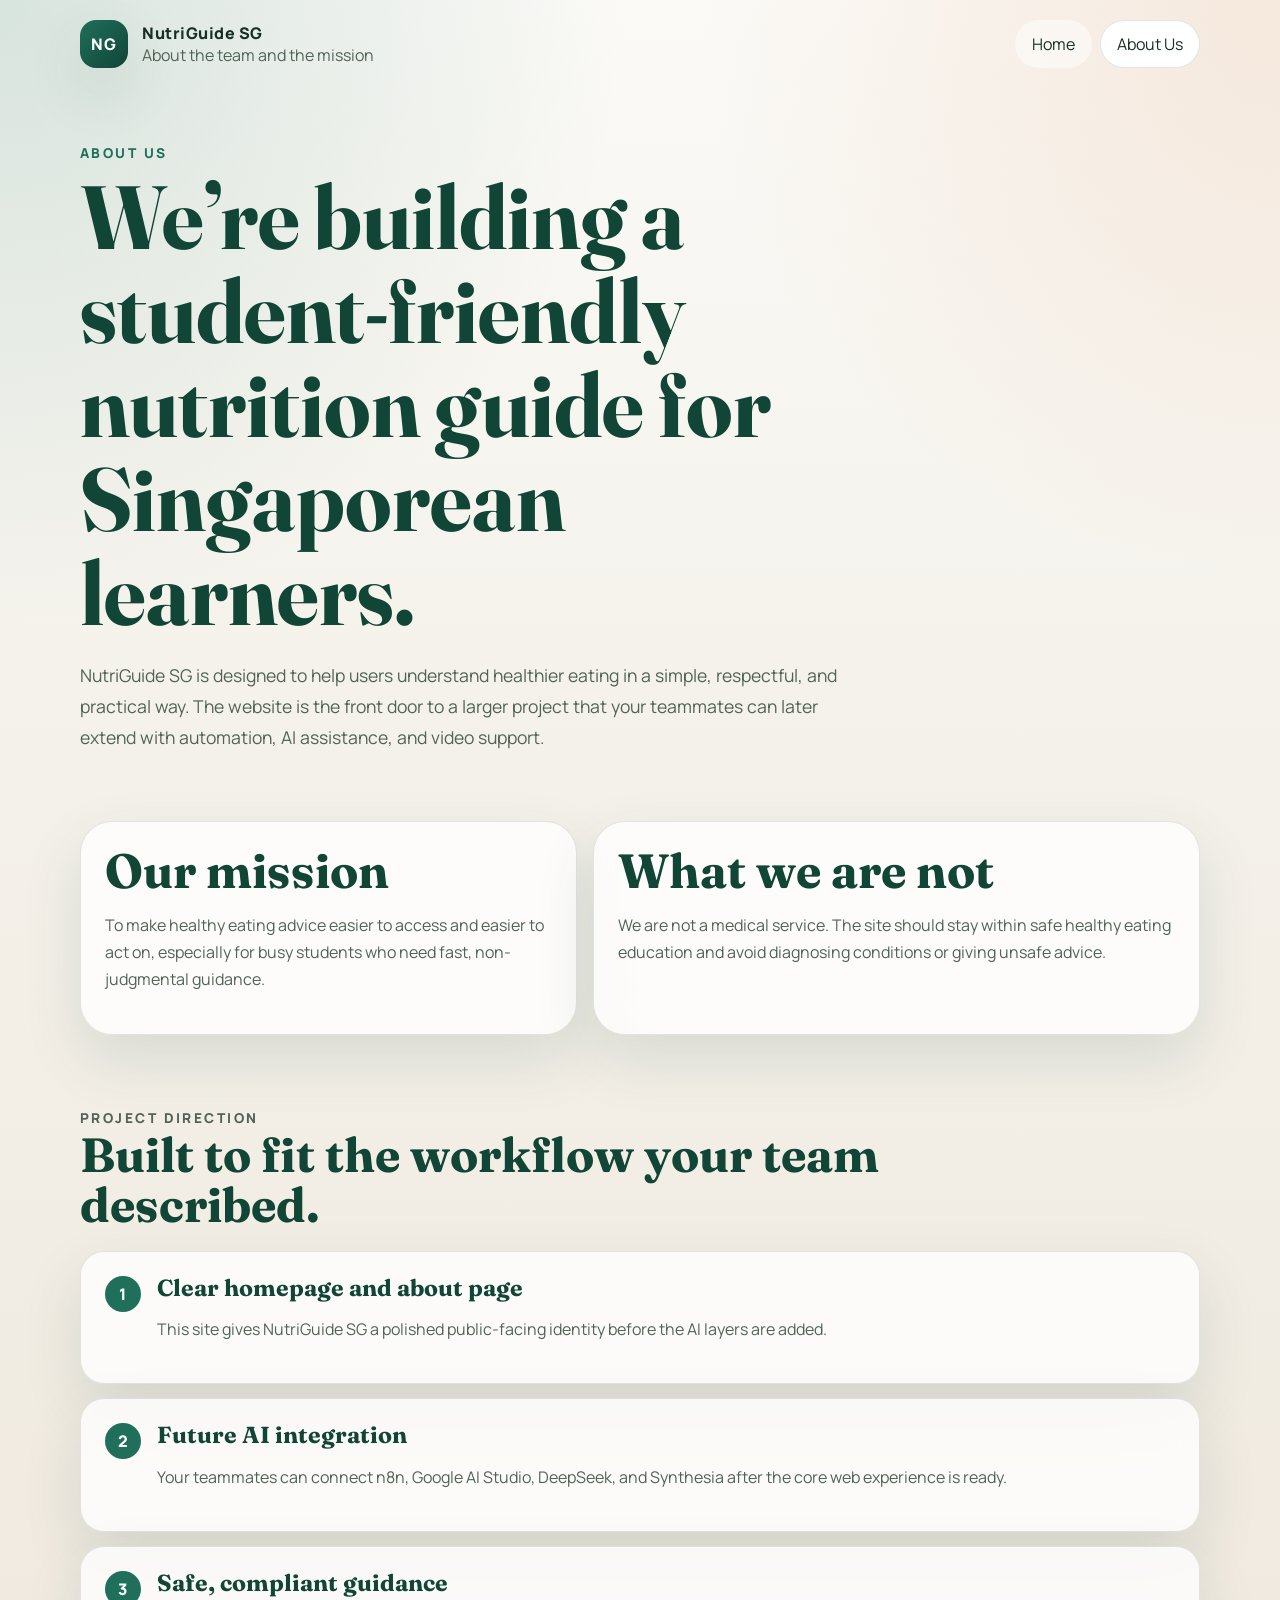
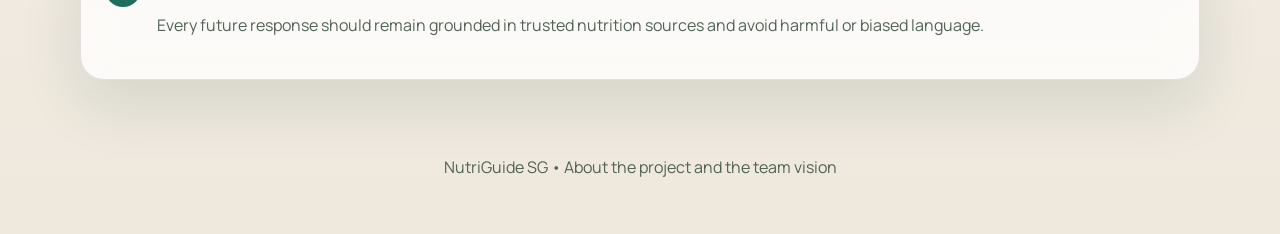
==== about.html @ a6019462 "first commit" ====
<!doctype html>
<html lang="en">
  <head>
    <meta charset="UTF-8" />
    <meta name="viewport" content="width=device-width, initial-scale=1.0" />
    <title>About Us | NutriGuide SG</title>
    <meta
      name="description"
      content="Meet the NutriGuide SG project: a student-built healthy eating platform designed to support clear, safe, and practical guidance."
    />
    <link rel="preconnect" href="https://fonts.googleapis.com" />
    <link rel="preconnect" href="https://fonts.gstatic.com" crossorigin />
    <link
      href="https://fonts.googleapis.com/css2?family=Fraunces:wght@600;700&family=Manrope:wght@400;500;600;700;800&display=swap"
      rel="stylesheet"
    />
    <link rel="stylesheet" href="styles.css" />
  </head>
  <body>
    <a class="skip-link" href="#main">Skip to content</a>

    <header class="site-header">
      <div class="brand">
        <div class="brand-mark" aria-hidden="true">NG</div>
        <div>
          <p class="brand-kicker">NutriGuide SG</p>
          <p class="brand-subtitle">About the team and the mission</p>
        </div>
      </div>

      <nav class="site-nav" aria-label="Primary">
        <a href="index.html">Home</a>
        <a href="about.html" aria-current="page">About Us</a>
      </nav>
    </header>

    <main id="main">
      <section class="page-hero">
        <p class="eyebrow">About Us</p>
        <h1>We’re building a student-friendly nutrition guide for Singaporean learners.</h1>
        <p class="lead">
          NutriGuide SG is designed to help users understand healthier eating in a simple,
          respectful, and practical way. The website is the front door to a larger project that
          your teammates can later extend with automation, AI assistance, and video support.
        </p>
      </section>

      <section class="section split-section about-split">
        <div class="about-panel">
          <h2>Our mission</h2>
          <p>
            To make healthy eating advice easier to access and easier to act on, especially for
            busy students who need fast, non-judgmental guidance.
          </p>
        </div>
        <div class="about-panel">
          <h2>What we are not</h2>
          <p>
            We are not a medical service. The site should stay within safe healthy eating education
            and avoid diagnosing conditions or giving unsafe advice.
          </p>
        </div>
      </section>

      <section class="section">
        <div class="section-heading">
          <p class="eyebrow">Project direction</p>
          <h2>Built to fit the workflow your team described.</h2>
        </div>
        <div class="timeline">
          <article class="timeline-item">
            <span>1</span>
            <div>
              <h3>Clear homepage and about page</h3>
              <p>
                This site gives NutriGuide SG a polished public-facing identity before the AI layers are added.
              </p>
            </div>
          </article>
          <article class="timeline-item">
            <span>2</span>
            <div>
              <h3>Future AI integration</h3>
              <p>
                Your teammates can connect n8n, Google AI Studio, DeepSeek, and Synthesia after the core web experience is ready.
              </p>
            </div>
          </article>
          <article class="timeline-item">
            <span>3</span>
            <div>
              <h3>Safe, compliant guidance</h3>
              <p>
                Every future response should remain grounded in trusted nutrition sources and avoid harmful or biased language.
              </p>
            </div>
          </article>
        </div>
      </section>
    </main>

    <footer class="site-footer">
      <p>NutriGuide SG • About the project and the team vision</p>
    </footer>
  </body>
</html>
---- styles.css ----
:root {
  color-scheme: light;
  --bg: #f4f1ea;
  --panel: rgba(255, 255, 255, 0.78);
  --panel-strong: #ffffff;
  --text: #183024;
  --muted: #506356;
  --brand: #1f6f5b;
  --brand-deep: #114536;
  --accent: #d47c3c;
  --border: rgba(24, 48, 36, 0.12);
  --shadow: 0 24px 60px rgba(17, 69, 54, 0.12);
}

* {
  box-sizing: border-box;
}

html {
  scroll-behavior: smooth;
}

body {
  margin: 0;
  font-family: "Manrope", system-ui, sans-serif;
  color: var(--text);
  background:
    radial-gradient(circle at top left, rgba(31, 111, 91, 0.16), transparent 28%),
    radial-gradient(circle at top right, rgba(212, 124, 60, 0.14), transparent 26%),
    linear-gradient(180deg, #fbfaf7 0%, var(--bg) 42%, #efe8dd 100%);
  min-height: 100vh;
}

a {
  color: inherit;
  text-decoration: none;
}

img {
  max-width: 100%;
  display: block;
}

.skip-link {
  position: absolute;
  left: 1rem;
  top: -3rem;
  background: var(--brand-deep);
  color: white;
  padding: 0.75rem 1rem;
  border-radius: 999px;
  z-index: 10;
}

.skip-link:focus {
  top: 1rem;
}

.site-header,
.hero,
.section,
.page-hero,
.site-footer {
  width: min(1120px, calc(100% - 2rem));
  margin-inline: auto;
}

.site-header {
  display: flex;
  align-items: center;
  justify-content: space-between;
  gap: 1rem;
  padding: 1.25rem 0 0.75rem;
}

.brand {
  display: flex;
  align-items: center;
  gap: 0.9rem;
}

.brand-mark {
  width: 3rem;
  height: 3rem;
  border-radius: 1rem;
  display: grid;
  place-items: center;
  background: linear-gradient(135deg, var(--brand), var(--brand-deep));
  color: white;
  font-weight: 800;
  letter-spacing: 0.04em;
  box-shadow: var(--shadow);
}

.brand-kicker,
.brand-subtitle,
.eyebrow,
.stat-label {
  margin: 0;
}

.brand-kicker {
  font-weight: 800;
  letter-spacing: 0.03em;
}

.brand-subtitle,
.section-heading p,
.lead,
.info-card p,
.quote-card p,
.about-panel p,
.timeline-item p,
.site-footer p {
  color: var(--muted);
}

.site-nav {
  display: flex;
  gap: 0.5rem;
  flex-wrap: wrap;
}

.site-nav a {
  padding: 0.75rem 1rem;
  border-radius: 999px;
  border: 1px solid transparent;
  background: rgba(255, 255, 255, 0.5);
}

.site-nav a[aria-current="page"],
.site-nav a:hover {
  border-color: var(--border);
  background: var(--panel-strong);
}

.hero,
.page-hero {
  padding: 4rem 0 2rem;
}

.hero {
  display: grid;
  grid-template-columns: minmax(0, 1.2fr) minmax(280px, 0.8fr);
  gap: 1.5rem;
  align-items: stretch;
}

.hero-copy,
.hero-panel,
.info-card,
.quote-card,
.about-panel,
.timeline-item {
  background: var(--panel);
  border: 1px solid var(--border);
  backdrop-filter: blur(16px);
  box-shadow: var(--shadow);
}

.hero-copy,
.hero-panel,
.about-panel,
.quote-card {
  border-radius: 2rem;
}

.hero-copy {
  padding: clamp(2rem, 4vw, 3.5rem);
}

.hero-panel {
  padding: 1.25rem;
  display: grid;
  gap: 1rem;
}

.eyebrow {
  font-size: 0.85rem;
  text-transform: uppercase;
  letter-spacing: 0.18em;
  color: var(--brand);
  font-weight: 800;
}

h1,
h2,
h3 {
  font-family: "Fraunces", Georgia, serif;
  line-height: 1.05;
  margin: 0;
  color: var(--brand-deep);
}

h1 {
  font-size: clamp(3rem, 7vw, 5.6rem);
  max-width: 11ch;
  margin-top: 0.5rem;
}

h2 {
  font-size: clamp(2rem, 4vw, 3rem);
}

h3 {
  font-size: 1.45rem;
}

.lead {
  font-size: 1.1rem;
  line-height: 1.75;
  max-width: 60ch;
  margin: 1.25rem 0 0;
}

.hero-actions {
  display: flex;
  gap: 0.85rem;
  flex-wrap: wrap;
  margin-top: 1.75rem;
}

.button {
  display: inline-flex;
  align-items: center;
  justify-content: center;
  min-height: 3.25rem;
  padding: 0.85rem 1.25rem;
  border-radius: 999px;
  font-weight: 800;
  border: 1px solid transparent;
  transition: transform 180ms ease, box-shadow 180ms ease, background 180ms ease;
}

.button:hover {
  transform: translateY(-1px);
}

.button-primary {
  background: var(--brand-deep);
  color: white;
  box-shadow: 0 16px 32px rgba(17, 69, 54, 0.22);
}

.button-secondary {
  background: rgba(255, 255, 255, 0.7);
  border-color: var(--border);
}

.stat-card,
.stat-grid {
  background: var(--panel-strong);
  border-radius: 1.5rem;
  border: 1px solid var(--border);
  padding: 1.1rem;
}

.stat-card strong,
.stat-grid strong {
  display: block;
  margin-top: 0.45rem;
  font-size: 1.2rem;
  color: var(--brand-deep);
}

.stat-card p {
  margin: 0.5rem 0 0;
  line-height: 1.6;
}

.stat-grid {
  display: grid;
  grid-template-columns: repeat(2, minmax(0, 1fr));
  gap: 0.75rem;
}

.section {
  padding: 2.25rem 0;
}

.section-heading {
  max-width: 64rem;
  margin-bottom: 1.25rem;
}

.section-heading p {
  line-height: 1.7;
}

.card-grid {
  display: grid;
  grid-template-columns: repeat(3, minmax(0, 1fr));
  gap: 1rem;
}

.ai-placeholder {
  display: grid;
  grid-template-columns: minmax(0, 1.2fr) minmax(240px, 0.8fr);
  gap: 1rem;
  align-items: stretch;
  padding: 1.5rem;
  border-radius: 1.8rem;
  background: linear-gradient(135deg, rgba(31, 111, 91, 0.12), rgba(255, 255, 255, 0.75));
  border: 1px solid var(--border);
  box-shadow: var(--shadow);
}

.ai-placeholder p {
  line-height: 1.7;
  color: var(--muted);
}

.ai-pill-list {
  display: flex;
  flex-wrap: wrap;
  gap: 0.75rem;
  align-content: start;
}

.ai-pill {
  display: inline-flex;
  align-items: center;
  min-height: 2.75rem;
  padding: 0.6rem 0.9rem;
  border-radius: 999px;
  background: rgba(255, 255, 255, 0.9);
  border: 1px solid var(--border);
  font-weight: 700;
  color: var(--brand-deep);
}

.integration-form {
  display: grid;
  grid-template-columns: repeat(2, minmax(0, 1fr));
  gap: 1rem;
  padding: 1.5rem;
  border-radius: 1.8rem;
  background: rgba(255, 255, 255, 0.72);
  border: 1px solid var(--border);
  box-shadow: var(--shadow);
}

.field {
  display: grid;
  gap: 0.55rem;
}

.field span {
  font-weight: 800;
  color: var(--brand-deep);
}

.field input,
.field textarea {
  width: 100%;
  border: 1px solid rgba(24, 48, 36, 0.16);
  border-radius: 1rem;
  background: rgba(255, 255, 255, 0.95);
  color: var(--text);
  font: inherit;
  padding: 0.95rem 1rem;
  outline: none;
}

.field input::placeholder,
.field textarea::placeholder {
  color: rgba(80, 99, 86, 0.8);
}

.field input:focus,
.field textarea:focus {
  border-color: rgba(31, 111, 91, 0.55);
  box-shadow: 0 0 0 4px rgba(31, 111, 91, 0.12);
}

.field textarea {
  resize: vertical;
  min-height: 8.5rem;
}

.field-wide {
  grid-column: 1 / -1;
}

.info-card,
.about-panel,
.quote-card,
.timeline-item {
  padding: 1.5rem;
}

.info-card {
  border-radius: 1.6rem;
}

.info-card p,
.about-panel p,
.quote-card p,
.timeline-item p {
  line-height: 1.7;
}

.split-section {
  display: grid;
  grid-template-columns: minmax(0, 0.9fr) minmax(0, 1.1fr);
  gap: 1rem;
  align-items: center;
}

.quote-card {
  position: relative;
  overflow: hidden;
}

.quote-card::before {
  content: "";
  position: absolute;
  inset: 0 auto auto 0;
  width: 100%;
  height: 100%;
  background: linear-gradient(135deg, rgba(31, 111, 91, 0.08), rgba(212, 124, 60, 0.08));
  pointer-events: none;
}

.quote-card p {
  position: relative;
  margin: 0;
  font-size: 1.15rem;
}

.page-hero h1 {
  max-width: 12ch;
}

.page-hero .lead {
  max-width: 70ch;
}

.about-split {
  align-items: stretch;
}

.about-panel {
  min-height: 100%;
}

.timeline {
  display: grid;
  gap: 0.9rem;
}

.timeline-item {
  display: grid;
  grid-template-columns: auto 1fr;
  gap: 1rem;
  align-items: start;
  border-radius: 1.5rem;
}

.timeline-item span {
  width: 2.25rem;
  height: 2.25rem;
  border-radius: 999px;
  display: grid;
  place-items: center;
  background: var(--brand);
  color: white;
  font-weight: 800;
}

.site-footer {
  padding: 1.5rem 0 2.5rem;
  text-align: center;
}

@media (max-width: 900px) {
  .hero,
  .card-grid,
  .ai-placeholder,
  .integration-form,
  .split-section {
    grid-template-columns: 1fr;
  }

  .site-header {
    flex-direction: column;
    align-items: flex-start;
  }

  h1 {
    max-width: none;
  }
}

@media (max-width: 640px) {
  .site-header,
  .hero,
  .section,
  .page-hero,
  .site-footer {
    width: min(100% - 1.25rem, 1120px);
  }

  .hero-copy,
  .hero-panel,
  .info-card,
  .about-panel,
  .quote-card,
  .timeline-item {
    border-radius: 1.4rem;
  }

  .hero-copy {
    padding: 1.5rem;
  }

  .site-nav {
    width: 100%;
  }

  .site-nav a {
    flex: 1 1 0;
    text-align: center;
  }

  h1 {
    font-size: clamp(2.4rem, 15vw, 3.4rem);
  }
}
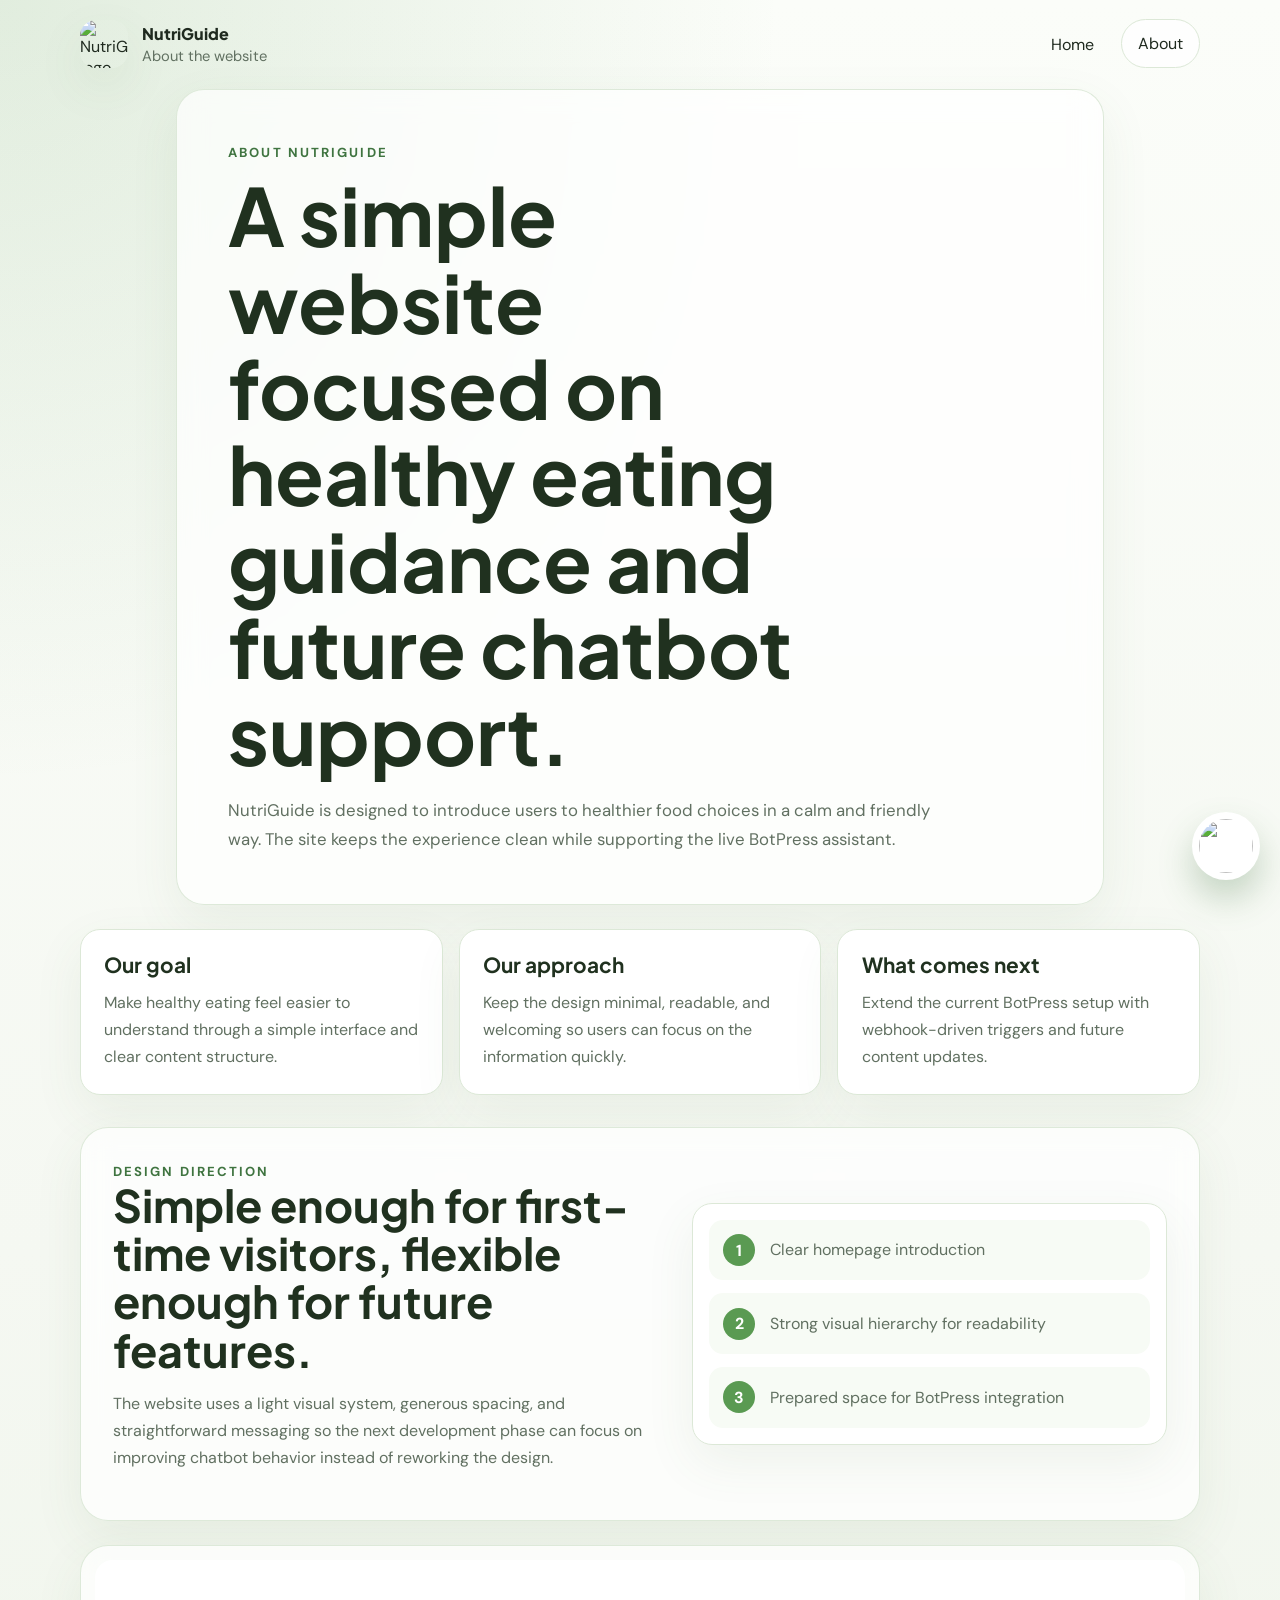
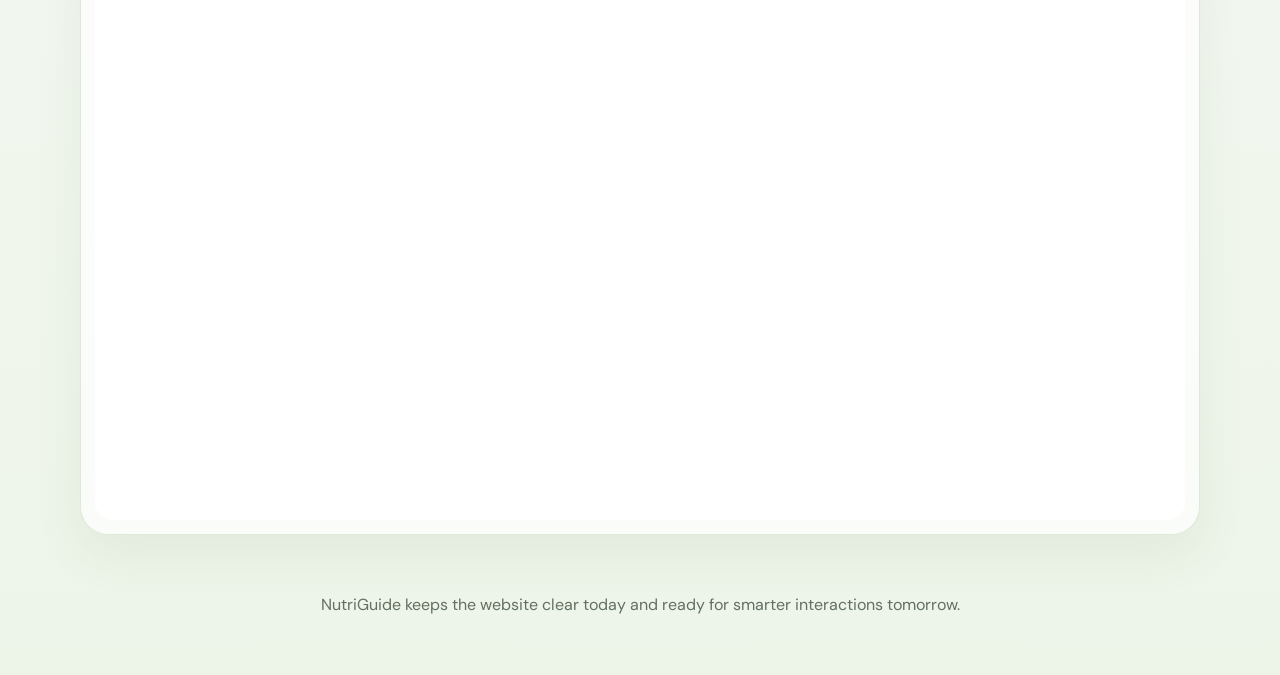
==== commit 8d1056b9: "moved video to about us" ====
--- a/about.html
+++ b/about.html
@@ -3,104 +3,163 @@
   <head>
     <meta charset="UTF-8" />
     <meta name="viewport" content="width=device-width, initial-scale=1.0" />
-    <title>About Us | NutriGuide SG</title>
+    <title>About | NutriGuide</title>
     <meta
       name="description"
-      content="Meet the NutriGuide SG project: a student-built healthy eating platform designed to support clear, safe, and practical guidance."
+      content="Learn about the NutriGuide project, its goals, and the simple approach behind the website design."
     />
     <link rel="preconnect" href="https://fonts.googleapis.com" />
     <link rel="preconnect" href="https://fonts.gstatic.com" crossorigin />
     <link
-      href="https://fonts.googleapis.com/css2?family=Fraunces:wght@600;700&family=Manrope:wght@400;500;600;700;800&display=swap"
+      href="https://fonts.googleapis.com/css2?family=DM+Sans:wght@400;500;700&family=Plus+Jakarta+Sans:wght@500;700;800&display=swap"
       rel="stylesheet"
     />
+    <link rel="icon" type="image/png" href="images/NutriGuide round.png" />
     <link rel="stylesheet" href="styles.css" />
   </head>
   <body>
     <a class="skip-link" href="#main">Skip to content</a>
 
-    <header class="site-header">
-      <div class="brand">
-        <div class="brand-mark" aria-hidden="true">NG</div>
-        <div>
-          <p class="brand-kicker">NutriGuide SG</p>
-          <p class="brand-subtitle">About the team and the mission</p>
-        </div>
-      </div>
+    <div class="page-shell">
+      <header class="site-header">
+        <a class="brand" href="index.html" aria-label="NutriGuide home">
+          <img
+            class="brand-mark"
+            src="images/NutriGuide round.png"
+            alt="NutriGuide logo"
+          />
+          <span class="brand-copy">
+            <span class="brand-name">NutriGuide</span>
+            <span class="brand-tagline">About the website</span>
+          </span>
+        </a>
 
-      <nav class="site-nav" aria-label="Primary">
-        <a href="index.html">Home</a>
-        <a href="about.html" aria-current="page">About Us</a>
-      </nav>
-    </header>
+        <nav class="site-nav" aria-label="Primary">
+          <a href="index.html">Home</a>
+          <a href="about.html" aria-current="page">About</a>
+        </nav>
+      </header>
 
-    <main id="main">
-      <section class="page-hero">
-        <p class="eyebrow">About Us</p>
-        <h1>We’re building a student-friendly nutrition guide for Singaporean learners.</h1>
-        <p class="lead">
-          NutriGuide SG is designed to help users understand healthier eating in a simple,
-          respectful, and practical way. The website is the front door to a larger project that
-          your teammates can later extend with automation, AI assistance, and video support.
-        </p>
-      </section>
+      <main id="main">
+        <section class="page-hero">
+          <p class="eyebrow">About NutriGuide</p>
+          <h1>A simple website focused on healthy eating guidance and future chatbot support.</h1>
+          <p class="lead">
+            NutriGuide is designed to introduce users to healthier food choices in a calm and friendly way.
+            The site keeps the experience clean while supporting the live BotPress assistant.
+          </p>
+        </section>
 
-      <section class="section split-section about-split">
-        <div class="about-panel">
-          <h2>Our mission</h2>
-          <p>
-            To make healthy eating advice easier to access and easier to act on, especially for
-            busy students who need fast, non-judgmental guidance.
-          </p>
-        </div>
-        <div class="about-panel">
-          <h2>What we are not</h2>
-          <p>
-            We are not a medical service. The site should stay within safe healthy eating education
-            and avoid diagnosing conditions or giving unsafe advice.
-          </p>
-        </div>
-      </section>
+        <section class="section">
+          <div class="card-grid">
+            <article class="info-card">
+              <h3>Our goal</h3>
+              <p>
+                Make healthy eating feel easier to understand through a simple interface and clear content structure.
+              </p>
+            </article>
+            <article class="info-card">
+              <h3>Our approach</h3>
+              <p>
+                Keep the design minimal, readable, and welcoming so users can focus on the information quickly.
+              </p>
+            </article>
+            <article class="info-card">
+              <h3>What comes next</h3>
+              <p>
+                Extend the current BotPress setup with webhook-driven triggers and future content updates.
+              </p>
+            </article>
+          </div>
+        </section>
 
-      <section class="section">
-        <div class="section-heading">
-          <p class="eyebrow">Project direction</p>
-          <h2>Built to fit the workflow your team described.</h2>
-        </div>
-        <div class="timeline">
-          <article class="timeline-item">
-            <span>1</span>
+        <section class="section section-band">
+          <div class="split-layout">
             <div>
-              <h3>Clear homepage and about page</h3>
-              <p>
-                This site gives NutriGuide SG a polished public-facing identity before the AI layers are added.
+              <p class="eyebrow">Design direction</p>
+              <h2>Simple enough for first-time visitors, flexible enough for future features.</h2>
+              <p class="body-copy">
+                The website uses a light visual system, generous spacing, and straightforward messaging
+                so the next development phase can focus on improving chatbot behavior instead of reworking the design.
               </p>
             </div>
-          </article>
-          <article class="timeline-item">
-            <span>2</span>
+
+            <div class="journey-card">
+              <div class="journey-step">
+                <span>1</span>
+                <p>Clear homepage introduction</p>
+              </div>
+              <div class="journey-step">
+                <span>2</span>
+                <p>Strong visual hierarchy for readability</p>
+              </div>
+              <div class="journey-step">
+                <span>3</span>
+                <p>Prepared space for BotPress integration</p>
+              </div>
+            </div>
+          </div>
+        </section>
+
+        <section class="section" id="video" aria-label="NutriGuide video">
+          <div class="video-embed">
+            <iframe
+              src="https://share.synthesia.io/3ce0b8dd-268c-486f-b00f-d6ace5dd65a6"
+              title="NutriGuide SG Product Explainer"
+              loading="lazy"
+              allow="fullscreen; picture-in-picture"
+              allowfullscreen
+            ></iframe>
+          </div>
+        </section>
+      </main>
+
+      <footer class="site-footer">
+        <p>NutriGuide keeps the website clear today and ready for smarter interactions tomorrow.</p>
+      </footer>
+    </div>
+
+    <div class="chat-widget">
+      <button
+        class="chat-toggle"
+        type="button"
+        aria-expanded="false"
+        aria-controls="chat-panel"
+        aria-label="Open chat assistant"
+      >
+        <img
+          class="chat-toggle-icon"
+          src="images/NutriGuide round.png"
+          alt=""
+          aria-hidden="true"
+        />
+      </button>
+
+      <section class="chat-panel" id="chat-panel" aria-label="NutriGuide chat assistant" hidden>
+        <div class="chat-panel-header">
+          <div class="chat-panel-heading">
+            <img
+              class="chat-panel-icon"
+              src="images/NutriGuide round.png"
+              alt="NutriGuide logo"
+            />
             <div>
-              <h3>Future AI integration</h3>
-              <p>
-                Your teammates can connect n8n, Google AI Studio, DeepSeek, and Synthesia after the core web experience is ready.
-              </p>
+              <p class="chat-panel-title">NutriGuide Assistant</p>
+              <p class="chat-panel-subtitle">Ask healthy eating questions anytime.</p>
             </div>
-          </article>
-          <article class="timeline-item">
-            <span>3</span>
-            <div>
-              <h3>Safe, compliant guidance</h3>
-              <p>
-                Every future response should remain grounded in trusted nutrition sources and avoid harmful or biased language.
-              </p>
-            </div>
-          </article>
+          </div>
+          <button class="chat-close" type="button" aria-label="Close chat assistant">×</button>
         </div>
+
+        <iframe
+          class="chat-embed"
+          src="https://cdn.botpress.cloud/webchat/v3.6/shareable.html?configUrl=https://files.bpcontent.cloud/2026/07/05/16/20260705163615-MKP40SN4.json"
+          title="NutriGuide BotPress Chat"
+          loading="lazy"
+        ></iframe>
       </section>
-    </main>
+    </div>
 
-    <footer class="site-footer">
-      <p>NutriGuide SG • About the project and the team vision</p>
-    </footer>
+    <script src="script.js"></script>
   </body>
 </html>
--- a/styles.css
+++ b/styles.css
@@ -1,15 +1,20 @@
 :root {
   color-scheme: light;
-  --bg: #f4f1ea;
-  --panel: rgba(255, 255, 255, 0.78);
-  --panel-strong: #ffffff;
-  --text: #183024;
-  --muted: #506356;
-  --brand: #1f6f5b;
-  --brand-deep: #114536;
-  --accent: #d47c3c;
-  --border: rgba(24, 48, 36, 0.12);
-  --shadow: 0 24px 60px rgba(17, 69, 54, 0.12);
+  --bg: #f5f8f2;
+  --bg-soft: #edf5e8;
+  --surface: #ffffff;
+  --surface-muted: #f7fbf5;
+  --text: #1f2a1f;
+  --muted: #617061;
+  --line: #dce8d7;
+  --brand: #5a9a52;
+  --brand-deep: #3f7440;
+  --accent: #eef7ea;
+  --shadow: 0 18px 50px rgba(72, 112, 69, 0.08);
+  --radius-lg: 28px;
+  --radius-md: 20px;
+  --radius-sm: 14px;
+  --container: min(1120px, calc(100% - 2rem));
 }
 
 * {
@@ -22,13 +27,11 @@
 
 body {
   margin: 0;
-  font-family: "Manrope", system-ui, sans-serif;
+  font-family: "DM Sans", system-ui, sans-serif;
   color: var(--text);
   background:
-    radial-gradient(circle at top left, rgba(31, 111, 91, 0.16), transparent 28%),
-    radial-gradient(circle at top right, rgba(212, 124, 60, 0.14), transparent 26%),
-    linear-gradient(180deg, #fbfaf7 0%, var(--bg) 42%, #efe8dd 100%);
-  min-height: 100vh;
+    radial-gradient(circle at top left, rgba(90, 154, 82, 0.16), transparent 30%),
+    linear-gradient(180deg, #fbfdf9 0%, var(--bg) 55%, #edf4e8 100%);
 }
 
 a {
@@ -37,23 +40,27 @@
 }
 
 img {
+  display: block;
   max-width: 100%;
-  display: block;
 }
 
 .skip-link {
   position: absolute;
   left: 1rem;
   top: -3rem;
+  z-index: 20;
+  padding: 0.75rem 1rem;
+  border-radius: 999px;
   background: var(--brand-deep);
-  color: white;
-  padding: 0.75rem 1rem;
-  border-radius: 999px;
-  z-index: 10;
+  color: #ffffff;
 }
 
 .skip-link:focus {
   top: 1rem;
+}
+
+.page-shell {
+  min-height: 100vh;
 }
 
 .site-header,
@@ -61,7 +68,7 @@
 .section,
 .page-hero,
 .site-footer {
-  width: min(1120px, calc(100% - 2rem));
+  width: var(--container);
   margin-inline: auto;
 }
 
@@ -70,11 +77,11 @@
   align-items: center;
   justify-content: space-between;
   gap: 1rem;
-  padding: 1.25rem 0 0.75rem;
+  padding: 1.25rem 0;
 }
 
 .brand {
-  display: flex;
+  display: inline-flex;
   align-items: center;
   gap: 0.9rem;
 }
@@ -82,154 +89,167 @@
 .brand-mark {
   width: 3rem;
   height: 3rem;
+  flex: 0 0 3rem;
+  object-fit: cover;
   border-radius: 1rem;
-  display: grid;
-  place-items: center;
-  background: linear-gradient(135deg, var(--brand), var(--brand-deep));
-  color: white;
+  box-shadow: var(--shadow);
+}
+
+.brand-copy {
+  display: grid;
+  gap: 0.15rem;
+}
+
+.brand-name,
+.brand-tagline,
+.eyebrow,
+.panel-label,
+.panel-stats span {
+  margin: 0;
+}
+
+.brand-name {
+  font-family: "Plus Jakarta Sans", system-ui, sans-serif;
   font-weight: 800;
-  letter-spacing: 0.04em;
-  box-shadow: var(--shadow);
-}
-
-.brand-kicker,
-.brand-subtitle,
-.eyebrow,
-.stat-label {
-  margin: 0;
-}
-
-.brand-kicker {
-  font-weight: 800;
-  letter-spacing: 0.03em;
-}
-
-.brand-subtitle,
-.section-heading p,
-.lead,
-.info-card p,
-.quote-card p,
-.about-panel p,
-.timeline-item p,
-.site-footer p {
+  font-size: 1rem;
+}
+
+.brand-tagline {
   color: var(--muted);
+  font-size: 0.92rem;
 }
 
 .site-nav {
   display: flex;
-  gap: 0.5rem;
+  gap: 0.65rem;
   flex-wrap: wrap;
 }
 
 .site-nav a {
-  padding: 0.75rem 1rem;
+  padding: 0.8rem 1rem;
   border-radius: 999px;
   border: 1px solid transparent;
-  background: rgba(255, 255, 255, 0.5);
-}
-
-.site-nav a[aria-current="page"],
-.site-nav a:hover {
-  border-color: var(--border);
-  background: var(--panel-strong);
+  transition: background-color 160ms ease, border-color 160ms ease, transform 160ms ease;
+}
+
+.site-nav a:hover,
+.site-nav a[aria-current="page"] {
+  background: rgba(255, 255, 255, 0.8);
+  border-color: var(--line);
+  transform: translateY(-1px);
 }
 
 .hero,
 .page-hero {
-  padding: 4rem 0 2rem;
+  padding: 3rem 0 2rem;
 }
 
 .hero {
   display: grid;
-  grid-template-columns: minmax(0, 1.2fr) minmax(280px, 0.8fr);
-  gap: 1.5rem;
+  grid-template-columns: minmax(0, 1.15fr) minmax(280px, 0.85fr);
+  gap: 1.25rem;
   align-items: stretch;
 }
 
 .hero-copy,
 .hero-panel,
 .info-card,
-.quote-card,
-.about-panel,
-.timeline-item {
-  background: var(--panel);
-  border: 1px solid var(--border);
-  backdrop-filter: blur(16px);
+.journey-card,
+.chatbot-shell,
+.page-hero,
+.section-band {
+  background: rgba(255, 255, 255, 0.72);
+  backdrop-filter: blur(14px);
+  border: 1px solid rgba(220, 232, 215, 0.95);
   box-shadow: var(--shadow);
 }
 
 .hero-copy,
 .hero-panel,
-.about-panel,
-.quote-card {
-  border-radius: 2rem;
-}
-
-.hero-copy {
-  padding: clamp(2rem, 4vw, 3.5rem);
-}
-
-.hero-panel {
+.page-hero,
+.chatbot-shell,
+.section-band {
+  border-radius: var(--radius-lg);
+}
+
+.hero-copy,
+.page-hero {
+  padding: clamp(1.75rem, 4vw, 3.25rem);
+}
+
+.hero-panel,
+.chatbot-shell {
   padding: 1.25rem;
-  display: grid;
-  gap: 1rem;
 }
 
 .eyebrow {
-  font-size: 0.85rem;
+  display: inline-block;
+  color: var(--brand-deep);
+  font-size: 0.82rem;
+  font-weight: 700;
   text-transform: uppercase;
-  letter-spacing: 0.18em;
-  color: var(--brand);
-  font-weight: 800;
+  letter-spacing: 0.16em;
 }
 
 h1,
 h2,
 h3 {
-  font-family: "Fraunces", Georgia, serif;
-  line-height: 1.05;
   margin: 0;
-  color: var(--brand-deep);
+  font-family: "Plus Jakarta Sans", system-ui, sans-serif;
+  color: #20311f;
+  line-height: 1.08;
 }
 
 h1 {
-  font-size: clamp(3rem, 7vw, 5.6rem);
   max-width: 11ch;
-  margin-top: 0.5rem;
+  margin-top: 0.65rem;
+  font-size: clamp(2.8rem, 7vw, 5rem);
 }
 
 h2 {
-  font-size: clamp(2rem, 4vw, 3rem);
+  font-size: clamp(1.9rem, 4vw, 2.8rem);
 }
 
 h3 {
-  font-size: 1.45rem;
+  font-size: 1.3rem;
+}
+
+.lead,
+.body-copy,
+.section-heading p,
+.panel-card p,
+.info-card p,
+.journey-step p,
+.chatbot-copy p,
+.chat-message,
+.site-footer p {
+  color: var(--muted);
+  line-height: 1.7;
 }
 
 .lead {
-  font-size: 1.1rem;
-  line-height: 1.75;
   max-width: 60ch;
-  margin: 1.25rem 0 0;
+  margin: 1.2rem 0 0;
+  font-size: 1.05rem;
 }
 
 .hero-actions {
   display: flex;
   gap: 0.85rem;
   flex-wrap: wrap;
-  margin-top: 1.75rem;
+  margin-top: 1.8rem;
 }
 
 .button {
   display: inline-flex;
   align-items: center;
   justify-content: center;
-  min-height: 3.25rem;
+  min-height: 3.2rem;
   padding: 0.85rem 1.25rem;
   border-radius: 999px;
-  font-weight: 800;
   border: 1px solid transparent;
-  transition: transform 180ms ease, box-shadow 180ms ease, background 180ms ease;
+  font-weight: 700;
+  transition: transform 160ms ease, box-shadow 160ms ease, background-color 160ms ease;
 }
 
 .button:hover {
@@ -238,53 +258,106 @@
 
 .button-primary {
   background: var(--brand-deep);
-  color: white;
-  box-shadow: 0 16px 32px rgba(17, 69, 54, 0.22);
+  color: #ffffff;
+  box-shadow: 0 14px 30px rgba(63, 116, 64, 0.22);
 }
 
 .button-secondary {
-  background: rgba(255, 255, 255, 0.7);
-  border-color: var(--border);
-}
-
-.stat-card,
-.stat-grid {
-  background: var(--panel-strong);
-  border-radius: 1.5rem;
-  border: 1px solid var(--border);
-  padding: 1.1rem;
-}
-
-.stat-card strong,
-.stat-grid strong {
+  background: #ffffff;
+  border-color: var(--line);
+}
+
+.hero-panel {
+  display: grid;
+  gap: 1rem;
+}
+
+.panel-card,
+.panel-stats,
+.chat-window,
+.info-card,
+.journey-card {
+  background: var(--surface);
+  border: 1px solid var(--line);
+}
+
+.panel-card,
+.panel-stats,
+.chat-window {
+  border-radius: var(--radius-md);
+  padding: 1.15rem;
+}
+
+.panel-label {
+  color: var(--brand-deep);
+  font-size: 0.82rem;
+  font-weight: 700;
+  text-transform: uppercase;
+  letter-spacing: 0.12em;
+}
+
+.panel-card h2 {
+  font-size: 1.6rem;
+  margin-top: 0.5rem;
+}
+
+.panel-card p {
+  margin: 0.8rem 0 0;
+}
+
+.panel-stats {
+  display: grid;
+  gap: 0.85rem;
+}
+
+.panel-stats div {
+  display: flex;
+  justify-content: space-between;
+  align-items: center;
+  gap: 1rem;
+  padding-bottom: 0.85rem;
+  border-bottom: 1px solid var(--line);
+}
+
+.panel-stats div:last-child {
+  padding-bottom: 0;
+  border-bottom: 0;
+}
+
+.panel-stats span {
+  color: var(--muted);
+}
+
+.panel-stats strong {
+  color: var(--brand-deep);
+}
+
+.section {
+  padding: 1.5rem 0 2rem;
+}
+
+.section-heading {
+  max-width: 52rem;
+  margin-bottom: 1.25rem;
+}
+
+.video-embed {
+  overflow: hidden;
+  border-radius: var(--radius-lg);
+  background: rgba(255, 255, 255, 0.72);
+  backdrop-filter: blur(14px);
+  border: 1px solid rgba(220, 232, 215, 0.95);
+  box-shadow: var(--shadow);
+  padding: 0.9rem;
+}
+
+.video-embed iframe {
   display: block;
-  margin-top: 0.45rem;
-  font-size: 1.2rem;
-  color: var(--brand-deep);
-}
-
-.stat-card p {
-  margin: 0.5rem 0 0;
-  line-height: 1.6;
-}
-
-.stat-grid {
-  display: grid;
-  grid-template-columns: repeat(2, minmax(0, 1fr));
-  gap: 0.75rem;
-}
-
-.section {
-  padding: 2.25rem 0;
-}
-
-.section-heading {
-  max-width: 64rem;
-  margin-bottom: 1.25rem;
-}
-
-.section-heading p {
-  line-height: 1.7;
+  width: 100%;
+  min-height: 560px;
+  border: 0;
+  border-radius: calc(var(--radius-lg) - 10px);
+  background: #ffffff;
 }
 
 .card-grid {
@@ -293,192 +366,227 @@
   gap: 1rem;
 }
 
-.ai-placeholder {
-  display: grid;
-  grid-template-columns: minmax(0, 1.2fr) minmax(240px, 0.8fr);
-  gap: 1rem;
-  align-items: stretch;
-  padding: 1.5rem;
-  border-radius: 1.8rem;
-  background: linear-gradient(135deg, rgba(31, 111, 91, 0.12), rgba(255, 255, 255, 0.75));
-  border: 1px solid var(--border);
-  box-shadow: var(--shadow);
-}
-
-.ai-placeholder p {
-  line-height: 1.7;
-  color: var(--muted);
-}
-
-.ai-pill-list {
+.info-card {
+  padding: 1.45rem;
+  border-radius: var(--radius-md);
+}
+
+.info-card p {
+  margin: 0.8rem 0 0;
+}
+
+.section-band {
+  padding: clamp(1.5rem, 3vw, 2rem);
+}
+
+.split-layout {
+  display: grid;
+  grid-template-columns: minmax(0, 1fr) minmax(280px, 0.85fr);
+  gap: 1.25rem;
+  align-items: center;
+}
+
+.journey-card {
+  display: grid;
+  gap: 0.8rem;
+  padding: 1rem;
+  border-radius: var(--radius-md);
+}
+
+.journey-step {
+  display: grid;
+  grid-template-columns: auto 1fr;
+  gap: 0.9rem;
+  align-items: center;
+  padding: 0.9rem;
+  border-radius: var(--radius-sm);
+  background: var(--surface-muted);
+}
+
+.journey-step span {
+  width: 2rem;
+  height: 2rem;
+  display: grid;
+  place-items: center;
+  border-radius: 999px;
+  background: var(--brand);
+  color: #ffffff;
+  font-weight: 700;
+}
+
+.journey-step p {
+  margin: 0;
+}
+
+.chatbot-shell {
+  display: grid;
+  grid-template-columns: minmax(0, 1fr) minmax(260px, 0.9fr);
+  gap: 1.25rem;
+  align-items: center;
+}
+
+.chat-window {
+  padding: 0;
+  overflow: hidden;
+}
+
+.chat-window-top {
   display: flex;
-  flex-wrap: wrap;
-  gap: 0.75rem;
-  align-content: start;
-}
-
-.ai-pill {
-  display: inline-flex;
-  align-items: center;
-  min-height: 2.75rem;
-  padding: 0.6rem 0.9rem;
-  border-radius: 999px;
-  background: rgba(255, 255, 255, 0.9);
-  border: 1px solid var(--border);
-  font-weight: 700;
-  color: var(--brand-deep);
-}
-
-.integration-form {
-  display: grid;
-  grid-template-columns: repeat(2, minmax(0, 1fr));
-  gap: 1rem;
-  padding: 1.5rem;
-  border-radius: 1.8rem;
-  background: rgba(255, 255, 255, 0.72);
-  border: 1px solid var(--border);
-  box-shadow: var(--shadow);
-}
-
-.field {
-  display: grid;
-  gap: 0.55rem;
-}
-
-.field span {
-  font-weight: 800;
-  color: var(--brand-deep);
-}
-
-.field input,
-.field textarea {
-  width: 100%;
-  border: 1px solid rgba(24, 48, 36, 0.16);
+  gap: 0.4rem;
+  padding: 0.9rem 1rem;
+  background: var(--surface-muted);
+  border-bottom: 1px solid var(--line);
+}
+
+.chat-dot {
+  width: 0.7rem;
+  height: 0.7rem;
+  border-radius: 999px;
+  background: #b7cdb0;
+}
+
+.chat-message {
+  margin: 1rem;
+  padding: 0.9rem 1rem;
   border-radius: 1rem;
-  background: rgba(255, 255, 255, 0.95);
-  color: var(--text);
+  background: #f5f8f3;
+}
+
+.chat-message-brand {
+  background: #e8f5e4;
+  color: #254628;
+}
+
+.page-hero {
+  max-width: 58rem;
+}
+
+.site-footer {
+  padding: 0.5rem 0 2.5rem;
+  text-align: center;
+}
+
+.chat-widget {
+  position: fixed;
+  right: 1.25rem;
+  bottom: 1.25rem;
+  z-index: 50;
+  display: grid;
+  justify-items: end;
+  gap: 0.85rem;
+}
+
+.chat-toggle,
+.chat-close {
+  border: 0;
   font: inherit;
-  padding: 0.95rem 1rem;
-  outline: none;
-}
-
-.field input::placeholder,
-.field textarea::placeholder {
-  color: rgba(80, 99, 86, 0.8);
-}
-
-.field input:focus,
-.field textarea:focus {
-  border-color: rgba(31, 111, 91, 0.55);
-  box-shadow: 0 0 0 4px rgba(31, 111, 91, 0.12);
-}
-
-.field textarea {
-  resize: vertical;
-  min-height: 8.5rem;
-}
-
-.field-wide {
-  grid-column: 1 / -1;
-}
-
-.info-card,
-.about-panel,
-.quote-card,
-.timeline-item {
-  padding: 1.5rem;
-}
-
-.info-card {
-  border-radius: 1.6rem;
-}
-
-.info-card p,
-.about-panel p,
-.quote-card p,
-.timeline-item p {
-  line-height: 1.7;
-}
-
-.split-section {
-  display: grid;
-  grid-template-columns: minmax(0, 0.9fr) minmax(0, 1.1fr);
-  gap: 1rem;
-  align-items: center;
-}
-
-.quote-card {
-  position: relative;
-  overflow: hidden;
-}
-
-.quote-card::before {
-  content: "";
-  position: absolute;
-  inset: 0 auto auto 0;
+  cursor: pointer;
+}
+
+.chat-toggle {
+  width: 4.25rem;
+  height: 4.25rem;
+  padding: 0.45rem;
+  border-radius: 999px;
+  display: grid;
+  place-items: center;
+  background: #ffffff;
+  box-shadow: 0 18px 34px rgba(63, 116, 64, 0.28);
+  transition: transform 160ms ease, box-shadow 160ms ease;
+}
+
+.chat-toggle-icon {
   width: 100%;
   height: 100%;
-  background: linear-gradient(135deg, rgba(31, 111, 91, 0.08), rgba(212, 124, 60, 0.08));
-  pointer-events: none;
-}
-
-.quote-card p {
-  position: relative;
+  object-fit: cover;
+  border-radius: 999px;
+}
+
+.chat-toggle:hover,
+.chat-toggle:focus-visible {
+  transform: translateY(-2px);
+  box-shadow: 0 22px 38px rgba(63, 116, 64, 0.34);
+}
+
+.chat-panel {
+  width: min(380px, calc(100vw - 1.5rem));
+  height: min(640px, calc(100vh - 7rem));
+  display: grid;
+  grid-template-rows: auto 1fr;
+  overflow: hidden;
+  border-radius: 24px;
+  background: rgba(255, 255, 255, 0.98);
+  border: 1px solid var(--line);
+  box-shadow: 0 28px 60px rgba(31, 42, 31, 0.18);
+}
+
+.chat-panel[hidden] {
+  display: none;
+}
+
+.chat-panel-header {
+  display: flex;
+  align-items: flex-start;
+  justify-content: space-between;
+  gap: 1rem;
+  padding: 1rem 1rem 0.85rem;
+  background: linear-gradient(180deg, #f4faef 0%, #ffffff 100%);
+  border-bottom: 1px solid var(--line);
+}
+
+.chat-panel-heading {
+  display: flex;
+  align-items: center;
+  gap: 0.75rem;
+}
+
+.chat-panel-icon {
+  width: 2.75rem;
+  height: 2.75rem;
+  flex: 0 0 2.75rem;
+  object-fit: cover;
+  border-radius: 999px;
+}
+
+.chat-panel-title,
+.chat-panel-subtitle {
   margin: 0;
-  font-size: 1.15rem;
-}
-
-.page-hero h1 {
-  max-width: 12ch;
-}
-
-.page-hero .lead {
-  max-width: 70ch;
-}
-
-.about-split {
-  align-items: stretch;
-}
-
-.about-panel {
-  min-height: 100%;
-}
-
-.timeline {
-  display: grid;
-  gap: 0.9rem;
-}
-
-.timeline-item {
-  display: grid;
-  grid-template-columns: auto 1fr;
-  gap: 1rem;
-  align-items: start;
-  border-radius: 1.5rem;
-}
-
-.timeline-item span {
+}
+
+.chat-panel-title {
+  font-family: "Plus Jakarta Sans", system-ui, sans-serif;
+  font-weight: 700;
+  color: #20311f;
+}
+
+.chat-panel-subtitle {
+  margin-top: 0.2rem;
+  color: var(--muted);
+  font-size: 0.92rem;
+}
+
+.chat-close {
   width: 2.25rem;
   height: 2.25rem;
   border-radius: 999px;
-  display: grid;
-  place-items: center;
-  background: var(--brand);
-  color: white;
-  font-weight: 800;
-}
-
-.site-footer {
-  padding: 1.5rem 0 2.5rem;
-  text-align: center;
+  background: var(--surface-muted);
+  color: var(--brand-deep);
+  font-size: 1.4rem;
+  line-height: 1;
+}
+
+.chat-embed {
+  width: 100%;
+  height: 100%;
+  border: 0;
+  background: #ffffff;
 }
 
 @media (max-width: 900px) {
   .hero,
   .card-grid,
-  .ai-placeholder,
-  .integration-form,
-  .split-section {
+  .split-layout,
+  .chatbot-shell {
     grid-template-columns: 1fr;
   }
 
@@ -493,25 +601,8 @@
 }
 
 @media (max-width: 640px) {
-  .site-header,
-  .hero,
-  .section,
-  .page-hero,
-  .site-footer {
-    width: min(100% - 1.25rem, 1120px);
-  }
-
-  .hero-copy,
-  .hero-panel,
-  .info-card,
-  .about-panel,
-  .quote-card,
-  .timeline-item {
-    border-radius: 1.4rem;
-  }
-
-  .hero-copy {
-    padding: 1.5rem;
+  :root {
+    --container: min(1120px, calc(100% - 1.25rem));
   }
 
   .site-nav {
@@ -523,7 +614,34 @@
     text-align: center;
   }
 
+  .hero-copy,
+  .page-hero,
+  .hero-panel,
+  .chatbot-shell,
+  .section-band {
+    border-radius: 22px;
+  }
+
   h1 {
-    font-size: clamp(2.4rem, 15vw, 3.4rem);
-  }
-}
+    font-size: clamp(2.2rem, 13vw, 3.4rem);
+  }
+
+  .chat-widget {
+    right: 0.75rem;
+    bottom: 0.75rem;
+  }
+
+  .chat-toggle {
+    width: 3.8rem;
+    height: 3.8rem;
+  }
+
+  .chat-panel {
+    width: min(100vw - 1rem, 380px);
+    height: min(70vh, 560px);
+  }
+
+  .video-embed iframe {
+    min-height: 360px;
+  }
+}
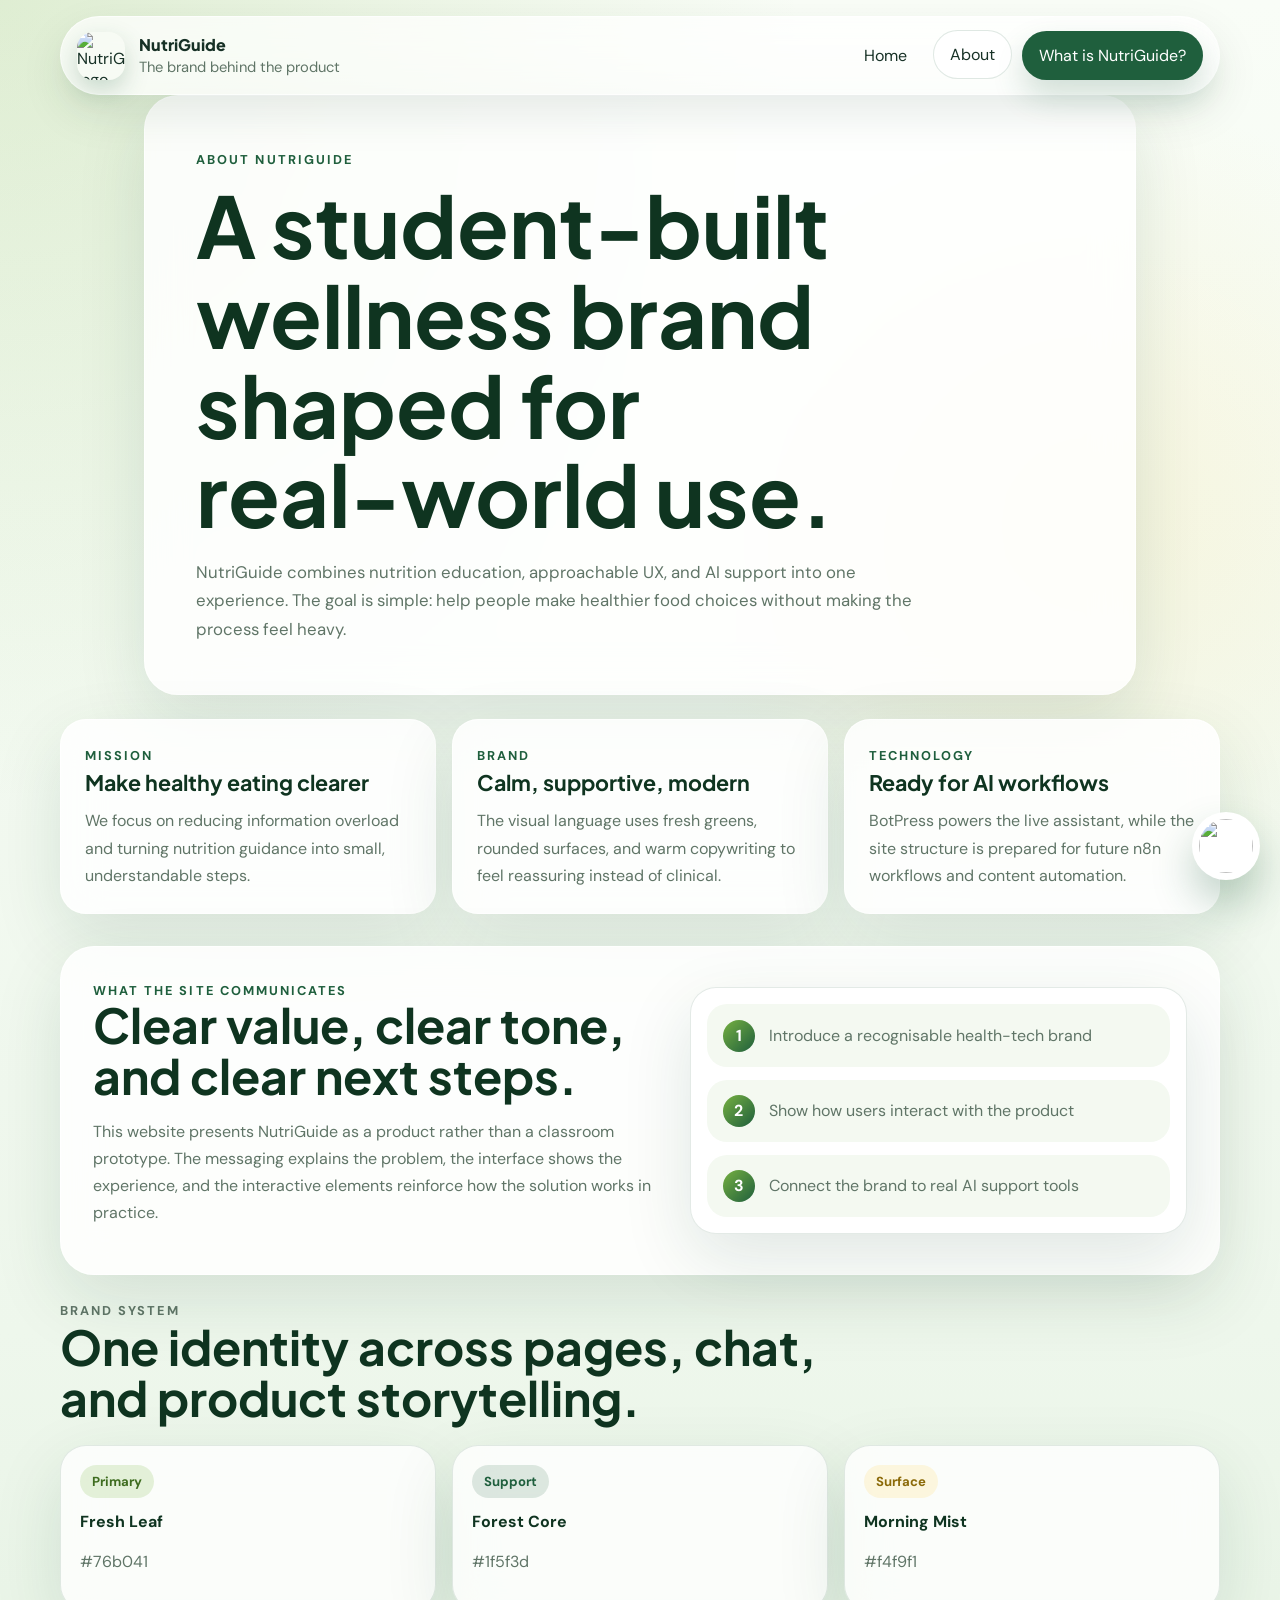
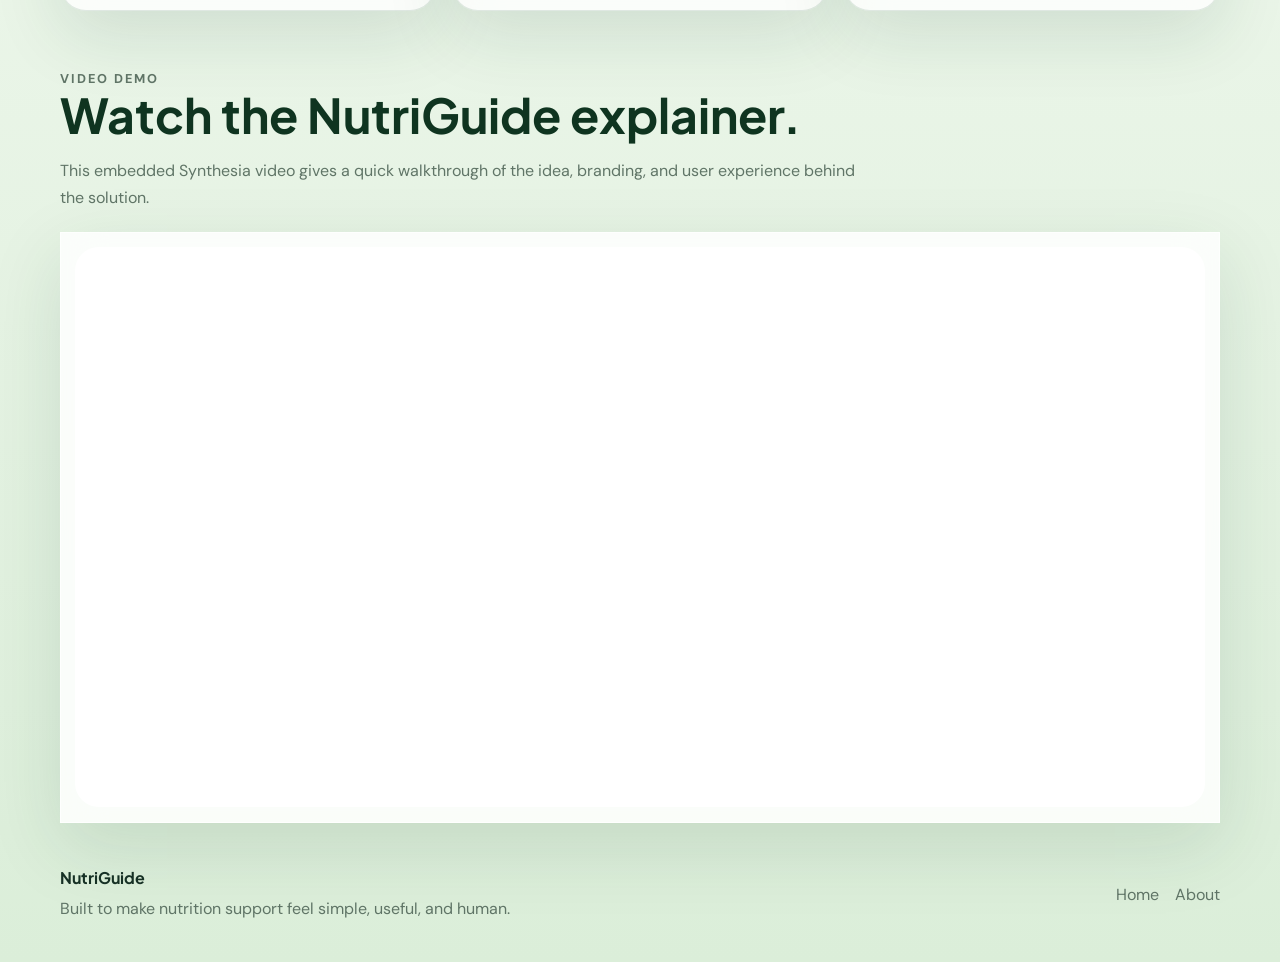
==== commit e5b38631: "new UIUX implemented" ====
--- a/about.html
+++ b/about.html
@@ -6,7 +6,7 @@
     <title>About | NutriGuide</title>
     <meta
       name="description"
-      content="Learn about the NutriGuide project, its goals, and the simple approach behind the website design."
+      content="Learn about the NutriGuide brand, the problem it solves, and the design decisions behind the product website."
     />
     <link rel="preconnect" href="https://fonts.googleapis.com" />
     <link rel="preconnect" href="https://fonts.gstatic.com" crossorigin />
@@ -17,7 +17,7 @@
     <link rel="icon" type="image/png" href="images/NutriGuide round.png" />
     <link rel="stylesheet" href="styles.css" />
   </head>
-  <body>
+  <body data-page="about">
     <a class="skip-link" href="#main">Skip to content</a>
 
     <div class="page-shell">
@@ -30,44 +30,64 @@
           />
           <span class="brand-copy">
             <span class="brand-name">NutriGuide</span>
-            <span class="brand-tagline">About the website</span>
+            <span class="brand-tagline">The brand behind the product</span>
           </span>
         </a>
 
-        <nav class="site-nav" aria-label="Primary">
+        <button
+          class="nav-toggle"
+          type="button"
+          aria-expanded="false"
+          aria-controls="site-nav"
+          aria-label="Open navigation"
+        >
+          <span></span>
+          <span></span>
+          <span></span>
+        </button>
+
+        <nav class="site-nav" id="site-nav" aria-label="Primary">
           <a href="index.html">Home</a>
           <a href="about.html" aria-current="page">About</a>
+          <a class="nav-cta" href="#video">What is NutriGuide?</a>
         </nav>
       </header>
 
       <main id="main">
         <section class="page-hero">
           <p class="eyebrow">About NutriGuide</p>
-          <h1>A simple website focused on healthy eating guidance and future chatbot support.</h1>
+          <h1>A student-built wellness brand shaped for real-world use.</h1>
           <p class="lead">
-            NutriGuide is designed to introduce users to healthier food choices in a calm and friendly way.
-            The site keeps the experience clean while supporting the live BotPress assistant.
+            NutriGuide combines nutrition education, approachable UX, and AI
+            support into one experience. The goal is simple: help people make
+            healthier food choices without making the process feel heavy.
           </p>
         </section>
 
         <section class="section">
           <div class="card-grid">
             <article class="info-card">
-              <h3>Our goal</h3>
+              <span class="card-kicker">Mission</span>
+              <h3>Make healthy eating clearer</h3>
               <p>
-                Make healthy eating feel easier to understand through a simple interface and clear content structure.
+                We focus on reducing information overload and turning nutrition
+                guidance into small, understandable steps.
               </p>
             </article>
             <article class="info-card">
-              <h3>Our approach</h3>
+              <span class="card-kicker">Brand</span>
+              <h3>Calm, supportive, modern</h3>
               <p>
-                Keep the design minimal, readable, and welcoming so users can focus on the information quickly.
+                The visual language uses fresh greens, rounded surfaces, and
+                warm copywriting to feel reassuring instead of clinical.
               </p>
             </article>
             <article class="info-card">
-              <h3>What comes next</h3>
+              <span class="card-kicker">Technology</span>
+              <h3>Ready for AI workflows</h3>
               <p>
-                Extend the current BotPress setup with webhook-driven triggers and future content updates.
+                BotPress powers the live assistant, while the site structure is
+                prepared for future n8n workflows and content automation.
               </p>
             </article>
           </div>
@@ -76,36 +96,72 @@
         <section class="section section-band">
           <div class="split-layout">
             <div>
-              <p class="eyebrow">Design direction</p>
-              <h2>Simple enough for first-time visitors, flexible enough for future features.</h2>
+              <p class="eyebrow">What the site communicates</p>
+              <h2>Clear value, clear tone, and clear next steps.</h2>
               <p class="body-copy">
-                The website uses a light visual system, generous spacing, and straightforward messaging
-                so the next development phase can focus on improving chatbot behavior instead of reworking the design.
+                This website presents NutriGuide as a product rather than a
+                classroom prototype. The messaging explains the problem, the
+                interface shows the experience, and the interactive elements
+                reinforce how the solution works in practice.
               </p>
             </div>
 
             <div class="journey-card">
               <div class="journey-step">
                 <span>1</span>
-                <p>Clear homepage introduction</p>
+                <p>Introduce a recognisable health-tech brand</p>
               </div>
               <div class="journey-step">
                 <span>2</span>
-                <p>Strong visual hierarchy for readability</p>
+                <p>Show how users interact with the product</p>
               </div>
               <div class="journey-step">
                 <span>3</span>
-                <p>Prepared space for BotPress integration</p>
+                <p>Connect the brand to real AI support tools</p>
               </div>
             </div>
           </div>
         </section>
 
-        <section class="section" id="video" aria-label="NutriGuide video">
+        <section class="section">
+          <div class="section-heading">
+            <p class="eyebrow">Brand system</p>
+            <h2>One identity across pages, chat, and product storytelling.</h2>
+          </div>
+
+          <div class="brand-board">
+            <article class="brand-board-card">
+              <span class="brand-chip brand-chip-primary">Primary</span>
+              <strong>Fresh Leaf</strong>
+              <p>#76b041</p>
+            </article>
+            <article class="brand-board-card">
+              <span class="brand-chip brand-chip-deep">Support</span>
+              <strong>Forest Core</strong>
+              <p>#1f5f3d</p>
+            </article>
+            <article class="brand-board-card">
+              <span class="brand-chip brand-chip-soft">Surface</span>
+              <strong>Morning Mist</strong>
+              <p>#f4f9f1</p>
+            </article>
+          </div>
+        </section>
+
+        <section class="section" id="video" aria-label="NutriGuide video demo">
+          <div class="section-heading">
+            <p class="eyebrow">Video demo</p>
+            <h2>Watch the NutriGuide explainer.</h2>
+            <p>
+              This embedded Synthesia video gives a quick walkthrough of the
+              idea, branding, and user experience behind the solution.
+            </p>
+          </div>
+
           <div class="video-embed">
             <iframe
               src="https://share.synthesia.io/3ce0b8dd-268c-486f-b00f-d6ace5dd65a6"
-              title="NutriGuide SG Product Explainer"
+              title="NutriGuide product explainer"
               loading="lazy"
               allow="fullscreen; picture-in-picture"
               allowfullscreen
@@ -115,7 +171,14 @@
       </main>
 
       <footer class="site-footer">
-        <p>NutriGuide keeps the website clear today and ready for smarter interactions tomorrow.</p>
+        <div>
+          <strong>NutriGuide</strong>
+          <p>Built to make nutrition support feel simple, useful, and human.</p>
+        </div>
+        <div class="footer-links">
+          <a href="index.html">Home</a>
+          <a href="about.html">About</a>
+        </div>
       </footer>
     </div>
 
@@ -145,10 +208,10 @@
             />
             <div>
               <p class="chat-panel-title">NutriGuide Assistant</p>
-              <p class="chat-panel-subtitle">Ask healthy eating questions anytime.</p>
+              <p class="chat-panel-subtitle">Open the assistant whenever you need quick help.</p>
             </div>
           </div>
-          <button class="chat-close" type="button" aria-label="Close chat assistant">×</button>
+          <button class="chat-close" type="button" aria-label="Close chat assistant">&times;</button>
         </div>
 
         <iframe
--- a/styles.css
+++ b/styles.css
@@ -1,20 +1,24 @@
 :root {
   color-scheme: light;
-  --bg: #f5f8f2;
-  --bg-soft: #edf5e8;
-  --surface: #ffffff;
-  --surface-muted: #f7fbf5;
-  --text: #1f2a1f;
-  --muted: #617061;
-  --line: #dce8d7;
-  --brand: #5a9a52;
-  --brand-deep: #3f7440;
-  --accent: #eef7ea;
-  --shadow: 0 18px 50px rgba(72, 112, 69, 0.08);
-  --radius-lg: 28px;
+  --bg: #eef7ec;
+  --bg-deep: #dbeed9;
+  --surface: rgba(255, 255, 255, 0.84);
+  --surface-strong: #ffffff;
+  --surface-soft: #f4f9f1;
+  --text: #173126;
+  --muted: #607567;
+  --line: rgba(30, 82, 55, 0.12);
+  --brand: #76b041;
+  --brand-deep: #1f5f3d;
+  --brand-ink: #0f3420;
+  --accent: #ffd66b;
+  --shadow-lg: 0 24px 70px rgba(19, 63, 39, 0.12);
+  --shadow-md: 0 18px 44px rgba(19, 63, 39, 0.1);
+  --radius-xl: 34px;
+  --radius-lg: 26px;
   --radius-md: 20px;
   --radius-sm: 14px;
-  --container: min(1120px, calc(100% - 2rem));
+  --container: min(1160px, calc(100% - 2rem));
 }
 
 * {
@@ -30,8 +34,9 @@
   font-family: "DM Sans", system-ui, sans-serif;
   color: var(--text);
   background:
-    radial-gradient(circle at top left, rgba(90, 154, 82, 0.16), transparent 30%),
-    linear-gradient(180deg, #fbfdf9 0%, var(--bg) 55%, #edf4e8 100%);
+    radial-gradient(circle at top left, rgba(118, 176, 65, 0.2), transparent 28%),
+    radial-gradient(circle at 85% 20%, rgba(255, 214, 107, 0.16), transparent 18%),
+    linear-gradient(180deg, #f9fdf7 0%, var(--bg) 52%, var(--bg-deep) 100%);
 }
 
 a {
@@ -42,13 +47,20 @@
 img {
   display: block;
   max-width: 100%;
+}
+
+button,
+input,
+textarea,
+select {
+  font: inherit;
 }
 
 .skip-link {
   position: absolute;
   left: 1rem;
   top: -3rem;
-  z-index: 20;
+  z-index: 200;
   padding: 0.75rem 1rem;
   border-radius: 999px;
   background: var(--brand-deep);
@@ -73,17 +85,27 @@
 }
 
 .site-header {
+  position: sticky;
+  top: 0;
+  z-index: 100;
   display: flex;
   align-items: center;
   justify-content: space-between;
   gap: 1rem;
-  padding: 1.25rem 0;
+  margin-top: 1rem;
+  padding: 0.9rem 1rem;
+  border: 1px solid rgba(255, 255, 255, 0.65);
+  border-radius: 999px;
+  background: rgba(255, 255, 255, 0.72);
+  backdrop-filter: blur(20px);
+  box-shadow: var(--shadow-md);
 }
 
 .brand {
   display: inline-flex;
   align-items: center;
   gap: 0.9rem;
+  min-width: 0;
 }
 
 .brand-mark {
@@ -92,19 +114,21 @@
   flex: 0 0 3rem;
   object-fit: cover;
   border-radius: 1rem;
-  box-shadow: var(--shadow);
+  box-shadow: 0 10px 24px rgba(31, 95, 61, 0.22);
 }
 
 .brand-copy {
   display: grid;
-  gap: 0.15rem;
+  gap: 0.12rem;
 }
 
 .brand-name,
 .brand-tagline,
 .eyebrow,
 .panel-label,
-.panel-stats span {
+.metric-stack span,
+.card-kicker,
+.planner-label {
   margin: 0;
 }
 
@@ -119,9 +143,31 @@
   font-size: 0.92rem;
 }
 
+.nav-toggle {
+  display: none;
+  width: 3rem;
+  height: 3rem;
+  padding: 0.7rem;
+  border: 0;
+  border-radius: 999px;
+  background: var(--surface-strong);
+  box-shadow: var(--shadow-md);
+  cursor: pointer;
+}
+
+.nav-toggle span {
+  display: block;
+  width: 100%;
+  height: 2px;
+  margin: 4px 0;
+  background: var(--brand-ink);
+  border-radius: 999px;
+}
+
 .site-nav {
   display: flex;
-  gap: 0.65rem;
+  align-items: center;
+  gap: 0.6rem;
   flex-wrap: wrap;
 }
 
@@ -129,24 +175,30 @@
   padding: 0.8rem 1rem;
   border-radius: 999px;
   border: 1px solid transparent;
-  transition: background-color 160ms ease, border-color 160ms ease, transform 160ms ease;
+  transition: transform 160ms ease, background-color 160ms ease, border-color 160ms ease;
 }
 
 .site-nav a:hover,
 .site-nav a[aria-current="page"] {
-  background: rgba(255, 255, 255, 0.8);
-  border-color: var(--line);
+  background: rgba(255, 255, 255, 0.92);
+  border-color: rgba(31, 95, 61, 0.14);
   transform: translateY(-1px);
+}
+
+.site-nav .nav-cta {
+  background: var(--brand-deep);
+  color: #ffffff;
+  box-shadow: 0 16px 32px rgba(31, 95, 61, 0.2);
 }
 
 .hero,
 .page-hero {
-  padding: 3rem 0 2rem;
+  padding: 2rem 0 1.5rem;
 }
 
 .hero {
   display: grid;
-  grid-template-columns: minmax(0, 1.15fr) minmax(280px, 0.85fr);
+  grid-template-columns: minmax(0, 1.2fr) minmax(310px, 0.8fr);
   gap: 1.25rem;
   align-items: stretch;
 }
@@ -155,37 +207,61 @@
 .hero-panel,
 .info-card,
 .journey-card,
-.chatbot-shell,
 .page-hero,
-.section-band {
-  background: rgba(255, 255, 255, 0.72);
-  backdrop-filter: blur(14px);
-  border: 1px solid rgba(220, 232, 215, 0.95);
-  box-shadow: var(--shadow);
+.section-band,
+.planner-shell,
+.cta-card,
+.brand-board-card,
+.video-embed {
+  background: var(--surface);
+  backdrop-filter: blur(20px);
+  border: 1px solid rgba(255, 255, 255, 0.7);
+  box-shadow: var(--shadow-lg);
 }
 
 .hero-copy,
+.page-hero,
 .hero-panel,
-.page-hero,
-.chatbot-shell,
-.section-band {
-  border-radius: var(--radius-lg);
+.section-band,
+.planner-shell,
+.cta-card {
+  border-radius: var(--radius-xl);
 }
 
 .hero-copy,
 .page-hero {
-  padding: clamp(1.75rem, 4vw, 3.25rem);
-}
-
-.hero-panel,
-.chatbot-shell {
+  padding: clamp(1.8rem, 4vw, 3.3rem);
+}
+
+.hero-home .hero-copy {
+  position: relative;
+  overflow: hidden;
+}
+
+.hero-home .hero-copy::after {
+  content: "";
+  position: absolute;
+  inset: auto -5% -18% auto;
+  width: 240px;
+  height: 240px;
+  border-radius: 50%;
+  background: radial-gradient(circle, rgba(118, 176, 65, 0.2), transparent 68%);
+  pointer-events: none;
+}
+
+.hero-panel {
+  display: grid;
+  gap: 1rem;
   padding: 1.25rem;
 }
 
-.eyebrow {
+.eyebrow,
+.panel-label,
+.card-kicker,
+.planner-label {
   display: inline-block;
   color: var(--brand-deep);
-  font-size: 0.82rem;
+  font-size: 0.8rem;
   font-weight: 700;
   text-transform: uppercase;
   letter-spacing: 0.16em;
@@ -196,44 +272,47 @@
 h3 {
   margin: 0;
   font-family: "Plus Jakarta Sans", system-ui, sans-serif;
-  color: #20311f;
-  line-height: 1.08;
+  color: var(--brand-ink);
+  line-height: 1.06;
 }
 
 h1 {
   max-width: 11ch;
-  margin-top: 0.65rem;
-  font-size: clamp(2.8rem, 7vw, 5rem);
+  margin-top: 0.7rem;
+  font-size: clamp(2.9rem, 7vw, 5.3rem);
 }
 
 h2 {
-  font-size: clamp(1.9rem, 4vw, 2.8rem);
+  font-size: clamp(1.95rem, 4vw, 3rem);
 }
 
 h3 {
-  font-size: 1.3rem;
+  font-size: 1.34rem;
 }
 
 .lead,
 .body-copy,
 .section-heading p,
-.panel-card p,
+.spotlight-card p,
 .info-card p,
 .journey-step p,
-.chatbot-copy p,
-.chat-message,
-.site-footer p {
+.site-footer p,
+.planner-copy,
+.hero-trust span,
+.cta-card p,
+.brand-board-card p {
   color: var(--muted);
   line-height: 1.7;
 }
 
 .lead {
   max-width: 60ch;
-  margin: 1.2rem 0 0;
+  margin: 1.15rem 0 0;
   font-size: 1.05rem;
 }
 
-.hero-actions {
+.hero-actions,
+.cta-actions {
   display: flex;
   gap: 0.85rem;
   flex-wrap: wrap;
@@ -244,7 +323,7 @@
   display: inline-flex;
   align-items: center;
   justify-content: center;
-  min-height: 3.2rem;
+  min-height: 3.25rem;
   padding: 0.85rem 1.25rem;
   border-radius: 999px;
   border: 1px solid transparent;
@@ -252,102 +331,252 @@
   transition: transform 160ms ease, box-shadow 160ms ease, background-color 160ms ease;
 }
 
-.button:hover {
+.button:hover,
+.button:focus-visible {
   transform: translateY(-1px);
 }
 
 .button-primary {
-  background: var(--brand-deep);
+  background: linear-gradient(135deg, var(--brand-deep), #2d7b50);
   color: #ffffff;
-  box-shadow: 0 14px 30px rgba(63, 116, 64, 0.22);
+  box-shadow: 0 16px 34px rgba(31, 95, 61, 0.26);
 }
 
 .button-secondary {
-  background: #ffffff;
+  background: rgba(255, 255, 255, 0.92);
   border-color: var(--line);
 }
 
-.hero-panel {
-  display: grid;
-  gap: 1rem;
-}
-
-.panel-card,
-.panel-stats,
-.chat-window,
+.hero-trust {
+  display: grid;
+  grid-template-columns: repeat(3, minmax(0, 1fr));
+  gap: 0.8rem;
+  margin-top: 1.5rem;
+}
+
+.hero-trust div,
+.spotlight-card,
+.metric-stack article,
+.planner-grid article,
+.brand-board-card,
 .info-card,
 .journey-card {
-  background: var(--surface);
+  border-radius: var(--radius-lg);
+}
+
+.hero-trust div,
+.spotlight-card,
+.metric-stack article,
+.planner-grid article,
+.brand-board-card {
+  padding: 1rem;
+  background: rgba(255, 255, 255, 0.78);
   border: 1px solid var(--line);
 }
 
-.panel-card,
-.panel-stats,
-.chat-window {
+.hero-trust strong,
+.metric-stack strong,
+.planner-grid strong,
+.brand-board-card strong {
+  display: block;
+  color: var(--brand-ink);
+}
+
+.hero-trust span {
+  display: block;
+  margin-top: 0.3rem;
+  font-size: 0.95rem;
+}
+
+.spotlight-card h2 {
+  margin-top: 0.45rem;
+  font-size: 1.7rem;
+}
+
+.spotlight-card p {
+  margin: 0.7rem 0 0;
+}
+
+.metric-stack {
+  display: grid;
+  gap: 0.85rem;
+}
+
+.metric-stack article span,
+.planner-grid article span {
+  display: block;
+  color: var(--muted);
+  font-size: 0.95rem;
+}
+
+.section {
+  padding: 1.5rem 0 2rem;
+}
+
+.section-heading {
+  max-width: 50rem;
+  margin-bottom: 1.3rem;
+}
+
+.card-grid {
+  display: grid;
+  grid-template-columns: repeat(3, minmax(0, 1fr));
+  gap: 1rem;
+}
+
+.info-card {
+  padding: 1.5rem;
+}
+
+.info-card h3 {
+  margin-top: 0.4rem;
+}
+
+.info-card p {
+  margin: 0.8rem 0 0;
+}
+
+.section-band {
+  padding: clamp(1.5rem, 3vw, 2rem);
+}
+
+.split-layout {
+  display: grid;
+  grid-template-columns: minmax(0, 1fr) minmax(290px, 0.86fr);
+  gap: 1.25rem;
+  align-items: center;
+}
+
+.journey-card {
+  display: grid;
+  gap: 0.8rem;
+  padding: 1rem;
+  background: var(--surface-strong);
+  border: 1px solid var(--line);
+}
+
+.journey-step {
+  display: grid;
+  grid-template-columns: auto 1fr;
+  gap: 0.9rem;
+  align-items: center;
+  padding: 0.95rem;
   border-radius: var(--radius-md);
-  padding: 1.15rem;
-}
-
-.panel-label {
-  color: var(--brand-deep);
+  background: var(--surface-soft);
+}
+
+.journey-step span {
+  width: 2rem;
+  height: 2rem;
+  display: grid;
+  place-items: center;
+  border-radius: 999px;
+  background: linear-gradient(135deg, var(--brand), var(--brand-deep));
+  color: #ffffff;
+  font-weight: 700;
+}
+
+.journey-step p {
+  margin: 0;
+}
+
+.planner-shell {
+  display: grid;
+  grid-template-columns: minmax(220px, 0.7fr) minmax(0, 1.3fr);
+  gap: 1rem;
+  padding: 1rem;
+}
+
+.planner-controls {
+  display: grid;
+  gap: 0.75rem;
+}
+
+.planner-tab {
+  padding: 1rem 1.1rem;
+  border: 1px solid var(--line);
+  border-radius: var(--radius-lg);
+  background: rgba(255, 255, 255, 0.82);
+  color: var(--brand-ink);
+  text-align: left;
+  cursor: pointer;
+  transition: transform 160ms ease, border-color 160ms ease, background-color 160ms ease;
+}
+
+.planner-tab:hover,
+.planner-tab:focus-visible,
+.planner-tab.is-active {
+  background: linear-gradient(135deg, rgba(118, 176, 65, 0.16), rgba(255, 214, 107, 0.18));
+  border-color: rgba(31, 95, 61, 0.22);
+  transform: translateY(-1px);
+}
+
+.planner-panel {
+  padding: 1.3rem;
+  border-radius: var(--radius-lg);
+  background: linear-gradient(180deg, rgba(255, 255, 255, 0.98), rgba(244, 249, 241, 0.95));
+  border: 1px solid var(--line);
+}
+
+.planner-title {
+  margin-top: 0.45rem;
+}
+
+.planner-copy {
+  margin: 0.8rem 0 0;
+}
+
+.planner-grid {
+  display: grid;
+  grid-template-columns: repeat(3, minmax(0, 1fr));
+  gap: 0.85rem;
+  margin-top: 1.1rem;
+}
+
+.cta-card {
+  display: flex;
+  align-items: center;
+  justify-content: space-between;
+  gap: 1rem;
+  padding: clamp(1.5rem, 3vw, 2rem);
+}
+
+.brand-board {
+  display: grid;
+  grid-template-columns: repeat(3, minmax(0, 1fr));
+  gap: 1rem;
+}
+
+.brand-board-card {
+  padding: 1.2rem;
+}
+
+.brand-chip {
+  display: inline-block;
+  margin-bottom: 0.8rem;
+  padding: 0.5rem 0.75rem;
+  border-radius: 999px;
   font-size: 0.82rem;
   font-weight: 700;
-  text-transform: uppercase;
-  letter-spacing: 0.12em;
-}
-
-.panel-card h2 {
-  font-size: 1.6rem;
-  margin-top: 0.5rem;
-}
-
-.panel-card p {
-  margin: 0.8rem 0 0;
-}
-
-.panel-stats {
-  display: grid;
-  gap: 0.85rem;
-}
-
-.panel-stats div {
-  display: flex;
-  justify-content: space-between;
-  align-items: center;
-  gap: 1rem;
-  padding-bottom: 0.85rem;
-  border-bottom: 1px solid var(--line);
-}
-
-.panel-stats div:last-child {
-  padding-bottom: 0;
-  border-bottom: 0;
-}
-
-.panel-stats span {
-  color: var(--muted);
-}
-
-.panel-stats strong {
+}
+
+.brand-chip-primary {
+  background: rgba(118, 176, 65, 0.18);
+  color: #3e6c1f;
+}
+
+.brand-chip-deep {
+  background: rgba(31, 95, 61, 0.14);
   color: var(--brand-deep);
 }
 
-.section {
-  padding: 1.5rem 0 2rem;
-}
-
-.section-heading {
-  max-width: 52rem;
-  margin-bottom: 1.25rem;
+.brand-chip-soft {
+  background: rgba(255, 214, 107, 0.2);
+  color: #8b6a09;
 }
 
 .video-embed {
   overflow: hidden;
-  border-radius: var(--radius-lg);
-  background: rgba(255, 255, 255, 0.72);
-  backdrop-filter: blur(14px);
-  border: 1px solid rgba(220, 232, 215, 0.95);
-  box-shadow: var(--shadow);
   padding: 0.9rem;
 }
 
@@ -356,121 +585,45 @@
   width: 100%;
   min-height: 560px;
   border: 0;
-  border-radius: calc(var(--radius-lg) - 10px);
+  border-radius: calc(var(--radius-xl) - 10px);
   background: #ffffff;
 }
 
-.card-grid {
-  display: grid;
-  grid-template-columns: repeat(3, minmax(0, 1fr));
+.page-hero {
+  max-width: 62rem;
+}
+
+.site-footer {
+  display: flex;
+  align-items: center;
+  justify-content: space-between;
   gap: 1rem;
-}
-
-.info-card {
-  padding: 1.45rem;
-  border-radius: var(--radius-md);
-}
-
-.info-card p {
-  margin: 0.8rem 0 0;
-}
-
-.section-band {
-  padding: clamp(1.5rem, 3vw, 2rem);
-}
-
-.split-layout {
-  display: grid;
-  grid-template-columns: minmax(0, 1fr) minmax(280px, 0.85fr);
-  gap: 1.25rem;
-  align-items: center;
-}
-
-.journey-card {
-  display: grid;
-  gap: 0.8rem;
-  padding: 1rem;
-  border-radius: var(--radius-md);
-}
-
-.journey-step {
-  display: grid;
-  grid-template-columns: auto 1fr;
-  gap: 0.9rem;
-  align-items: center;
-  padding: 0.9rem;
-  border-radius: var(--radius-sm);
-  background: var(--surface-muted);
-}
-
-.journey-step span {
-  width: 2rem;
-  height: 2rem;
-  display: grid;
-  place-items: center;
-  border-radius: 999px;
-  background: var(--brand);
-  color: #ffffff;
-  font-weight: 700;
-}
-
-.journey-step p {
-  margin: 0;
-}
-
-.chatbot-shell {
-  display: grid;
-  grid-template-columns: minmax(0, 1fr) minmax(260px, 0.9fr);
-  gap: 1.25rem;
-  align-items: center;
-}
-
-.chat-window {
-  padding: 0;
-  overflow: hidden;
-}
-
-.chat-window-top {
+  padding: 0.8rem 0 2.5rem;
+}
+
+.site-footer strong {
+  font-family: "Plus Jakarta Sans", system-ui, sans-serif;
+}
+
+.site-footer p {
+  margin: 0.35rem 0 0;
+}
+
+.footer-links {
   display: flex;
-  gap: 0.4rem;
-  padding: 0.9rem 1rem;
-  background: var(--surface-muted);
-  border-bottom: 1px solid var(--line);
-}
-
-.chat-dot {
-  width: 0.7rem;
-  height: 0.7rem;
-  border-radius: 999px;
-  background: #b7cdb0;
-}
-
-.chat-message {
-  margin: 1rem;
-  padding: 0.9rem 1rem;
-  border-radius: 1rem;
-  background: #f5f8f3;
-}
-
-.chat-message-brand {
-  background: #e8f5e4;
-  color: #254628;
-}
-
-.page-hero {
-  max-width: 58rem;
-}
-
-.site-footer {
-  padding: 0.5rem 0 2.5rem;
-  text-align: center;
+  gap: 1rem;
+  flex-wrap: wrap;
+}
+
+.footer-links a {
+  color: var(--muted);
 }
 
 .chat-widget {
   position: fixed;
   right: 1.25rem;
   bottom: 1.25rem;
-  z-index: 50;
+  z-index: 120;
   display: grid;
   justify-items: end;
   gap: 0.85rem;
@@ -479,7 +632,6 @@
 .chat-toggle,
 .chat-close {
   border: 0;
-  font: inherit;
   cursor: pointer;
 }
 
@@ -491,8 +643,18 @@
   display: grid;
   place-items: center;
   background: #ffffff;
-  box-shadow: 0 18px 34px rgba(63, 116, 64, 0.28);
+  box-shadow: 0 22px 42px rgba(31, 95, 61, 0.28);
   transition: transform 160ms ease, box-shadow 160ms ease;
+}
+
+.chat-toggle.chat-toggle-hidden {
+  display: none;
+}
+
+.chat-toggle:hover,
+.chat-toggle:focus-visible {
+  transform: translateY(-2px);
+  box-shadow: 0 26px 46px rgba(31, 95, 61, 0.34);
 }
 
 .chat-toggle-icon {
@@ -502,22 +664,16 @@
   border-radius: 999px;
 }
 
-.chat-toggle:hover,
-.chat-toggle:focus-visible {
-  transform: translateY(-2px);
-  box-shadow: 0 22px 38px rgba(63, 116, 64, 0.34);
-}
-
 .chat-panel {
-  width: min(380px, calc(100vw - 1.5rem));
-  height: min(640px, calc(100vh - 7rem));
+  width: min(390px, calc(100vw - 1.5rem));
+  height: min(650px, calc(100vh - 7rem));
   display: grid;
   grid-template-rows: auto 1fr;
   overflow: hidden;
-  border-radius: 24px;
+  border-radius: 28px;
   background: rgba(255, 255, 255, 0.98);
   border: 1px solid var(--line);
-  box-shadow: 0 28px 60px rgba(31, 42, 31, 0.18);
+  box-shadow: 0 30px 60px rgba(17, 43, 28, 0.2);
 }
 
 .chat-panel[hidden] {
@@ -530,7 +686,7 @@
   justify-content: space-between;
   gap: 1rem;
   padding: 1rem 1rem 0.85rem;
-  background: linear-gradient(180deg, #f4faef 0%, #ffffff 100%);
+  background: linear-gradient(180deg, #f0f8ea 0%, #ffffff 100%);
   border-bottom: 1px solid var(--line);
 }
 
@@ -556,7 +712,6 @@
 .chat-panel-title {
   font-family: "Plus Jakarta Sans", system-ui, sans-serif;
   font-weight: 700;
-  color: #20311f;
 }
 
 .chat-panel-subtitle {
@@ -569,7 +724,7 @@
   width: 2.25rem;
   height: 2.25rem;
   border-radius: 999px;
-  background: var(--surface-muted);
+  background: var(--surface-soft);
   color: var(--brand-deep);
   font-size: 1.4rem;
   line-height: 1;
@@ -582,15 +737,19 @@
   background: #ffffff;
 }
 
-@media (max-width: 900px) {
+@media (max-width: 980px) {
   .hero,
   .card-grid,
   .split-layout,
-  .chatbot-shell {
+  .planner-shell,
+  .brand-board,
+  .hero-trust,
+  .planner-grid {
     grid-template-columns: 1fr;
   }
 
-  .site-header {
+  .cta-card,
+  .site-footer {
     flex-direction: column;
     align-items: flex-start;
   }
@@ -600,30 +759,64 @@
   }
 }
 
+@media (max-width: 760px) {
+  .site-header {
+    align-items: center;
+    border-radius: 28px;
+  }
+
+  .nav-toggle {
+    display: inline-block;
+    margin-left: auto;
+  }
+
+  .site-nav {
+    position: absolute;
+    top: calc(100% + 0.6rem);
+    left: 0;
+    right: 0;
+    display: none;
+    padding: 0.8rem;
+    border-radius: 24px;
+    background: rgba(255, 255, 255, 0.96);
+    border: 1px solid rgba(31, 95, 61, 0.12);
+    box-shadow: var(--shadow-md);
+  }
+
+  .site-nav.is-open {
+    display: grid;
+  }
+
+  .site-nav a {
+    text-align: center;
+  }
+}
+
 @media (max-width: 640px) {
   :root {
-    --container: min(1120px, calc(100% - 1.25rem));
-  }
-
-  .site-nav {
-    width: 100%;
-  }
-
-  .site-nav a {
-    flex: 1 1 0;
-    text-align: center;
+    --container: min(1160px, calc(100% - 1.1rem));
+  }
+
+  .site-header {
+    margin-top: 0.55rem;
+    padding: 0.85rem;
+  }
+
+  .brand-copy {
+    max-width: 11rem;
   }
 
   .hero-copy,
   .page-hero,
   .hero-panel,
-  .chatbot-shell,
-  .section-band {
-    border-radius: 22px;
+  .section-band,
+  .planner-shell,
+  .cta-card {
+    border-radius: 24px;
   }
 
   h1 {
-    font-size: clamp(2.2rem, 13vw, 3.4rem);
+    font-size: clamp(2.2rem, 12vw, 3.8rem);
   }
 
   .chat-widget {
@@ -637,7 +830,7 @@
   }
 
   .chat-panel {
-    width: min(100vw - 1rem, 380px);
+    width: min(100vw - 1rem, 390px);
     height: min(70vh, 560px);
   }
 
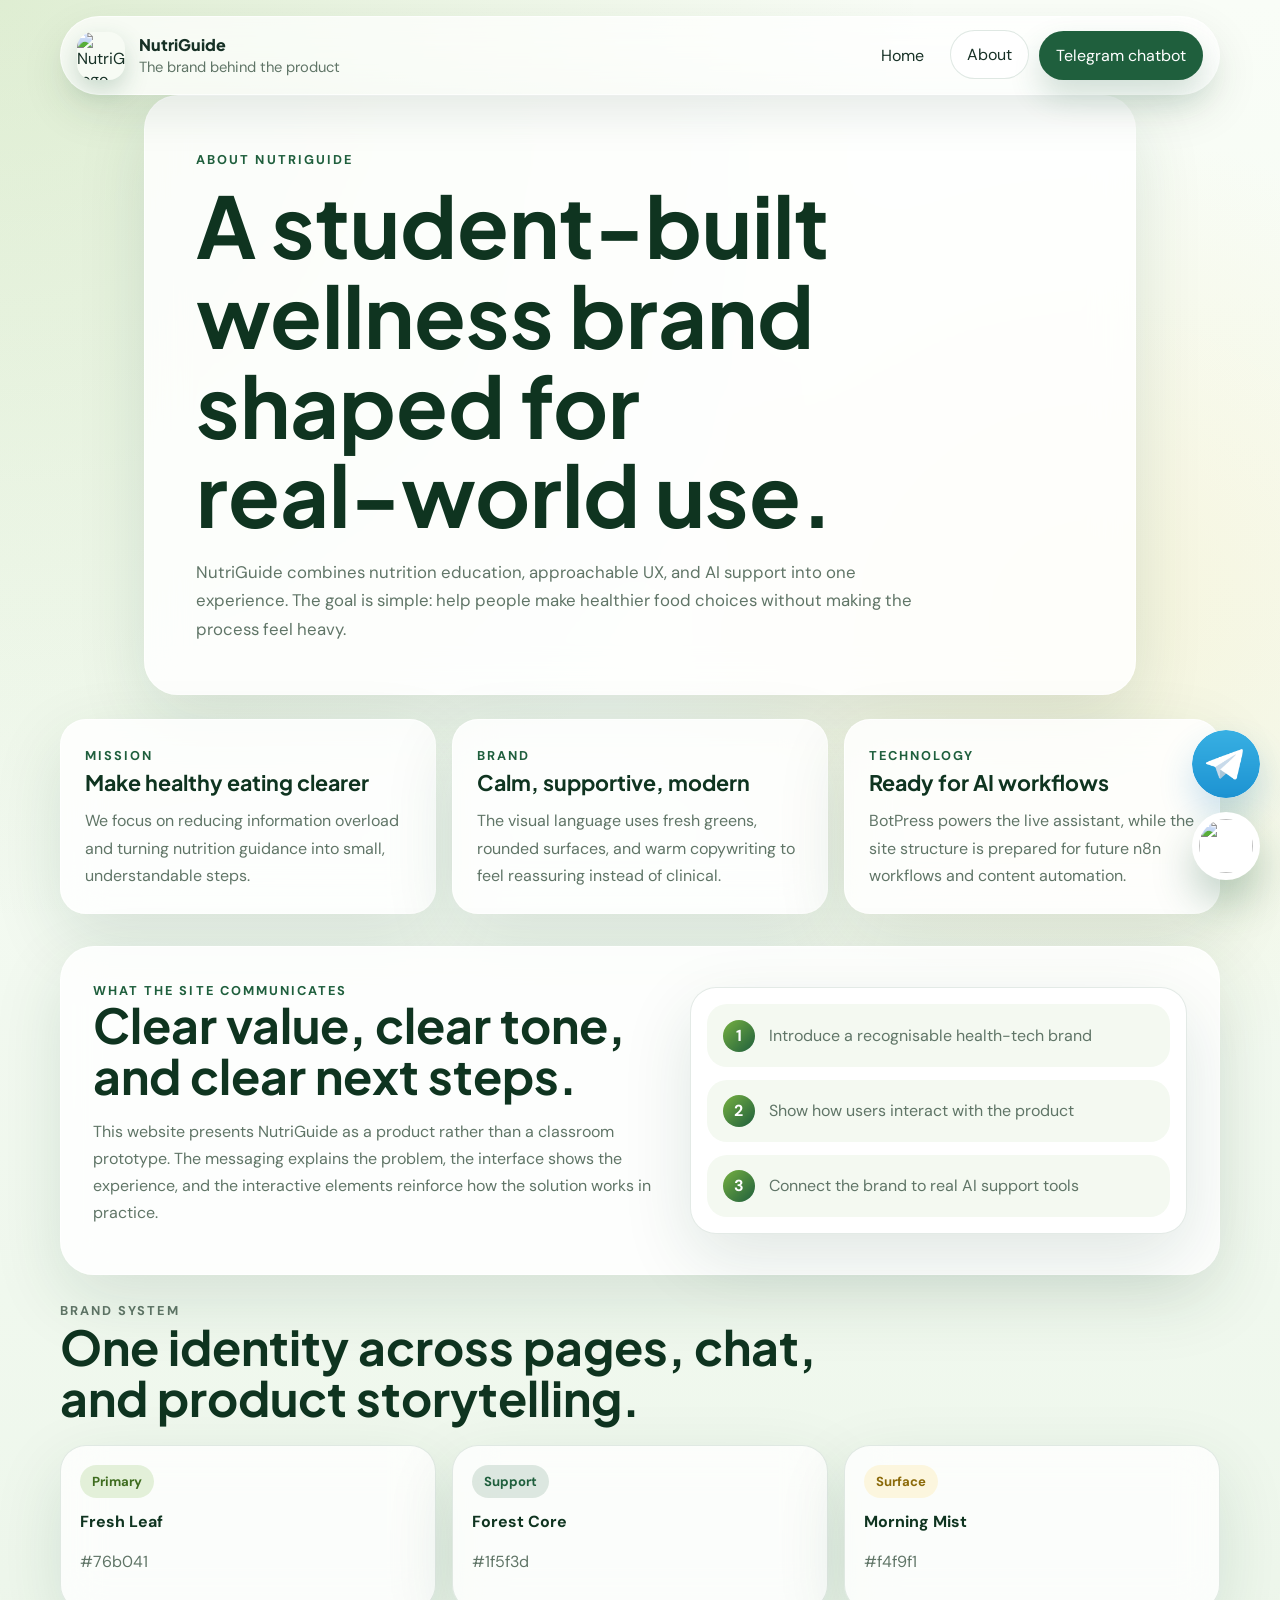
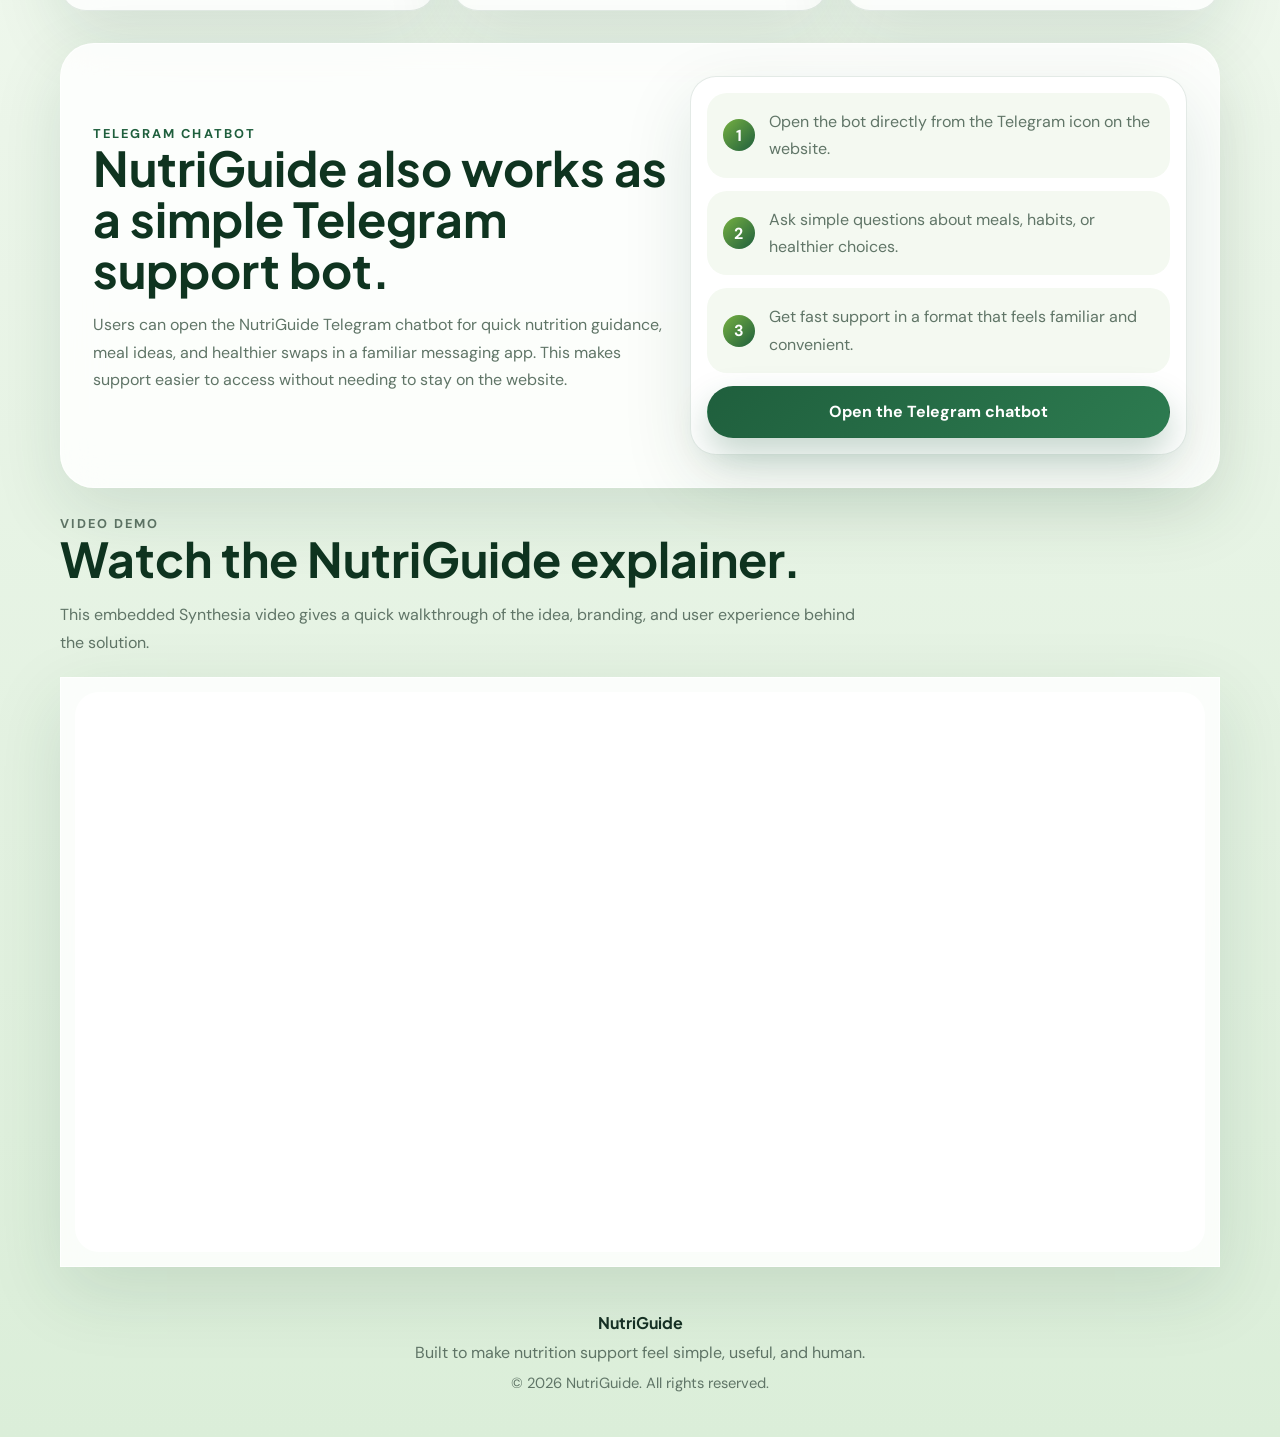
==== commit 35281f63: "added telegram bot" ====
--- a/about.html
+++ b/about.html
@@ -49,7 +49,7 @@
         <nav class="site-nav" id="site-nav" aria-label="Primary">
           <a href="index.html">Home</a>
           <a href="about.html" aria-current="page">About</a>
-          <a class="nav-cta" href="#video">What is NutriGuide?</a>
+          <a class="nav-cta" href="#telegram-bot">Telegram chatbot</a>
         </nav>
       </header>
 
@@ -148,6 +148,44 @@
           </div>
         </section>
 
+        <section class="section section-band" id="telegram-bot">
+          <div class="split-layout">
+            <div>
+              <p class="eyebrow">Telegram chatbot</p>
+              <h2>NutriGuide also works as a simple Telegram support bot.</h2>
+              <p class="body-copy">
+                Users can open the NutriGuide Telegram chatbot for quick nutrition
+                guidance, meal ideas, and healthier swaps in a familiar messaging
+                app. This makes support easier to access without needing to stay
+                on the website.
+              </p>
+            </div>
+
+            <div class="journey-card">
+              <div class="journey-step">
+                <span>1</span>
+                <p>Open the bot directly from the Telegram icon on the website.</p>
+              </div>
+              <div class="journey-step">
+                <span>2</span>
+                <p>Ask simple questions about meals, habits, or healthier choices.</p>
+              </div>
+              <div class="journey-step">
+                <span>3</span>
+                <p>Get fast support in a format that feels familiar and convenient.</p>
+              </div>
+              <a
+                class="button button-primary"
+                href="https://t.me/C240nutriguide_bot"
+                target="_blank"
+                rel="noopener noreferrer"
+              >
+                Open the Telegram chatbot
+              </a>
+            </div>
+          </div>
+        </section>
+
         <section class="section" id="video" aria-label="NutriGuide video demo">
           <div class="section-heading">
             <p class="eyebrow">Video demo</p>
@@ -171,18 +209,27 @@
       </main>
 
       <footer class="site-footer">
-        <div>
-          <strong>NutriGuide</strong>
-          <p>Built to make nutrition support feel simple, useful, and human.</p>
-        </div>
-        <div class="footer-links">
-          <a href="index.html">Home</a>
-          <a href="about.html">About</a>
-        </div>
+        <strong>NutriGuide</strong>
+        <p>Built to make nutrition support feel simple, useful, and human.</p>
+        <p class="footer-meta">&copy; 2026 NutriGuide. All rights reserved.</p>
       </footer>
     </div>
 
     <div class="chat-widget">
+      <a
+        class="telegram-link"
+        href="https://t.me/C240nutriguide_bot"
+        target="_blank"
+        rel="noopener noreferrer"
+        aria-label="Open NutriGuide Telegram bot"
+      >
+        <img
+          class="telegram-link-icon"
+          src="images/Telegram_logo.svg.webp"
+          alt=""
+          aria-hidden="true"
+        />
+      </a>
       <button
         class="chat-toggle"
         type="button"
--- a/styles.css
+++ b/styles.css
@@ -594,29 +594,24 @@
 }
 
 .site-footer {
-  display: flex;
-  align-items: center;
-  justify-content: space-between;
-  gap: 1rem;
+  display: grid;
+  justify-items: center;
+  gap: 0.35rem;
   padding: 0.8rem 0 2.5rem;
+  text-align: center;
 }
 
 .site-footer strong {
   font-family: "Plus Jakarta Sans", system-ui, sans-serif;
+  font-size: 1rem;
 }
 
 .site-footer p {
-  margin: 0.35rem 0 0;
-}
-
-.footer-links {
-  display: flex;
-  gap: 1rem;
-  flex-wrap: wrap;
-}
-
-.footer-links a {
-  color: var(--muted);
+  margin: 0;
+}
+
+.footer-meta {
+  font-size: 0.92rem;
 }
 
 .chat-widget {
@@ -630,9 +625,25 @@
 }
 
 .chat-toggle,
+.telegram-link,
 .chat-close {
   border: 0;
+}
+
+.chat-toggle,
+.telegram-link {
   cursor: pointer;
+}
+
+.telegram-link {
+  width: 4.25rem;
+  height: 4.25rem;
+  border-radius: 999px;
+  display: grid;
+  place-items: center;
+  background: #ffffff;
+  box-shadow: 0 18px 34px rgba(43, 135, 197, 0.24);
+  transition: transform 160ms ease, box-shadow 160ms ease;
 }
 
 .chat-toggle {
@@ -651,12 +662,24 @@
   display: none;
 }
 
+.telegram-link:hover,
+.telegram-link:focus-visible,
 .chat-toggle:hover,
 .chat-toggle:focus-visible {
   transform: translateY(-2px);
+}
+
+.telegram-link:hover,
+.telegram-link:focus-visible {
+  box-shadow: 0 24px 40px rgba(43, 135, 197, 0.32);
+}
+
+.chat-toggle:hover,
+.chat-toggle:focus-visible {
   box-shadow: 0 26px 46px rgba(31, 95, 61, 0.34);
 }
 
+.telegram-link-icon,
 .chat-toggle-icon {
   width: 100%;
   height: 100%;
@@ -748,8 +771,7 @@
     grid-template-columns: 1fr;
   }
 
-  .cta-card,
-  .site-footer {
+  .cta-card {
     flex-direction: column;
     align-items: flex-start;
   }
@@ -829,6 +851,11 @@
     height: 3.8rem;
   }
 
+  .telegram-link {
+    width: 3.8rem;
+    height: 3.8rem;
+  }
+
   .chat-panel {
     width: min(100vw - 1rem, 390px);
     height: min(70vh, 560px);
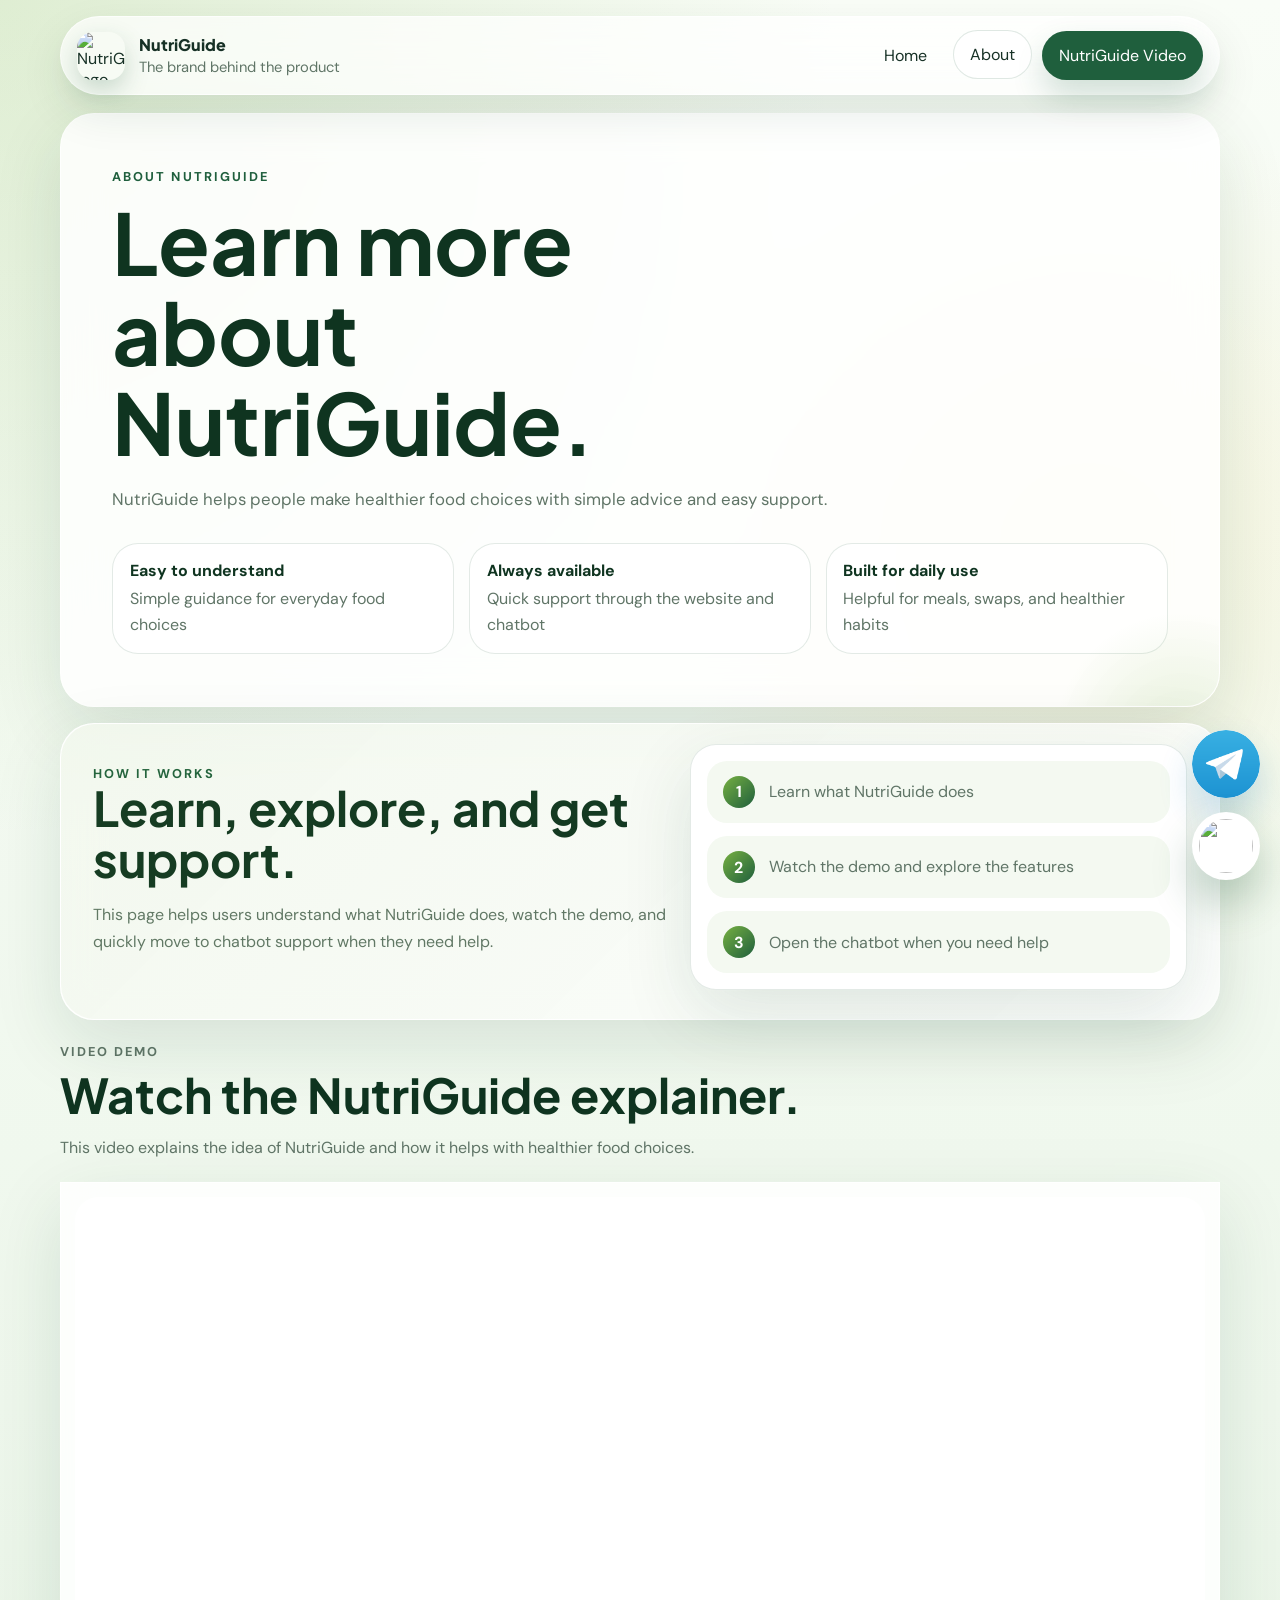
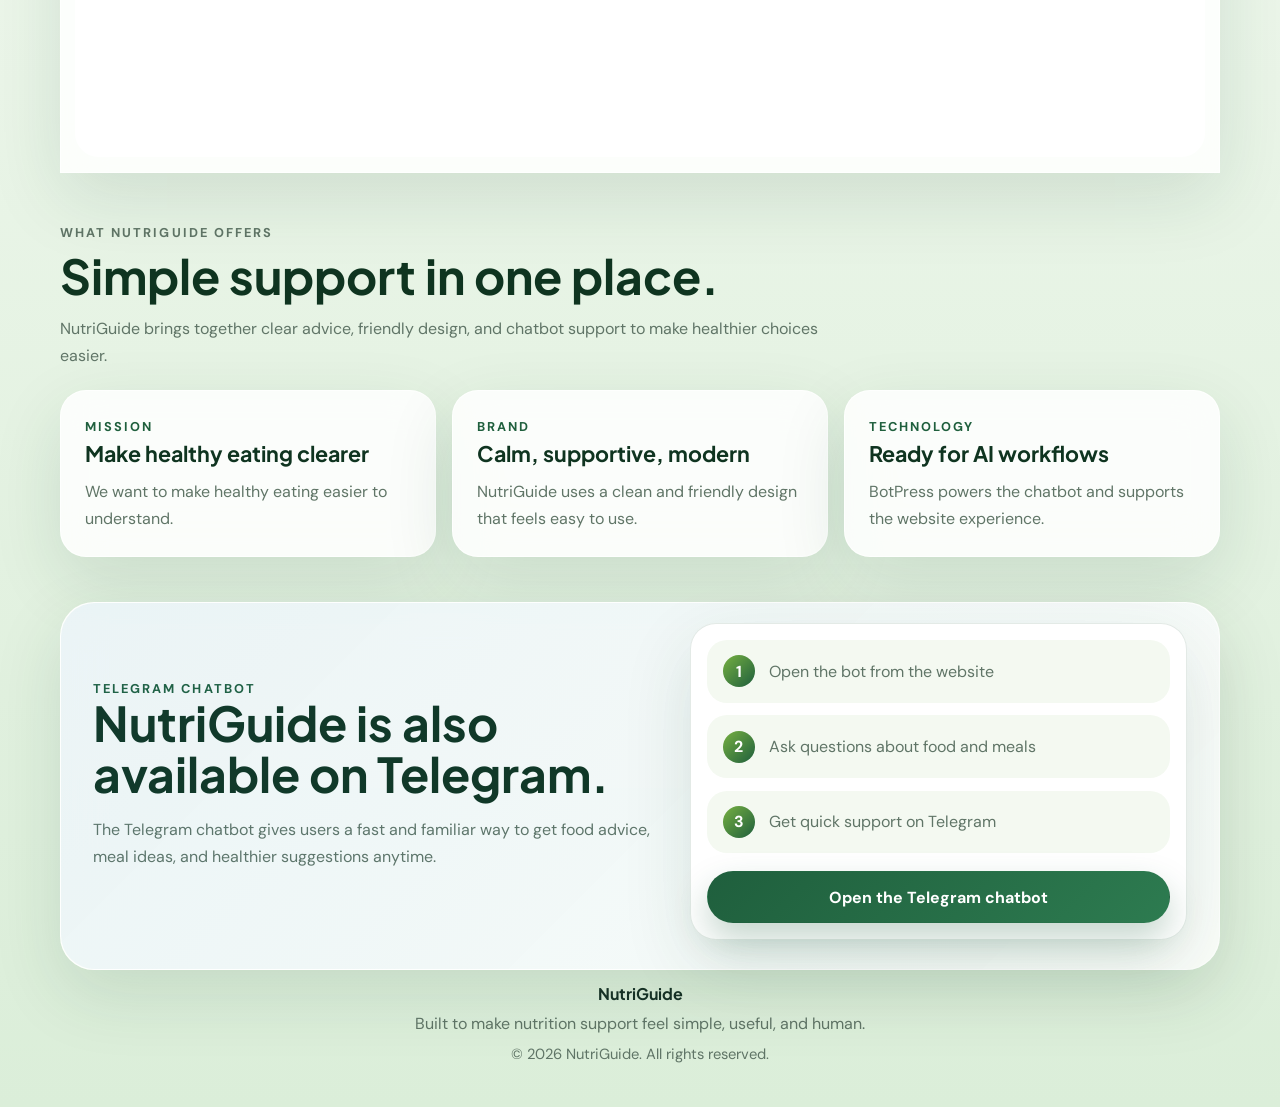
==== commit 6ffe1b8e: "more uiux changes" ====
--- a/about.html
+++ b/about.html
@@ -49,130 +49,145 @@
         <nav class="site-nav" id="site-nav" aria-label="Primary">
           <a href="index.html">Home</a>
           <a href="about.html" aria-current="page">About</a>
-          <a class="nav-cta" href="#telegram-bot">Telegram chatbot</a>
+          <a class="nav-cta" href="#video">NutriGuide Video</a>
         </nav>
       </header>
 
       <main id="main">
-        <section class="page-hero">
+        <section class="page-hero about-hero">
           <p class="eyebrow">About NutriGuide</p>
-          <h1>A student-built wellness brand shaped for real-world use.</h1>
+          <h1>Learn more about NutriGuide.</h1>
           <p class="lead">
-            NutriGuide combines nutrition education, approachable UX, and AI
-            support into one experience. The goal is simple: help people make
-            healthier food choices without making the process feel heavy.
+            NutriGuide helps people make healthier food choices with simple
+            advice and easy support.
           </p>
+
+          <div class="about-highlights" aria-label="NutriGuide quick highlights">
+            <article>
+              <strong>Easy to understand</strong>
+              <span>Simple guidance for everyday food choices</span>
+            </article>
+            <article>
+              <strong>Always available</strong>
+              <span>Quick support through the website and chatbot</span>
+            </article>
+            <article>
+              <strong>Built for daily use</strong>
+              <span>Helpful for meals, swaps, and healthier habits</span>
+            </article>
+          </div>
+        </section>
+
+        <section class="section section-band about-story">
+          <div class="split-layout">
+            <div>
+              <p class="eyebrow">How it works</p>
+              <h2>Learn, explore, and get support.</h2>
+              <p class="body-copy">
+                This page helps users understand what NutriGuide does, watch
+                the demo, and quickly move to chatbot support when they need
+                help.
+              </p>
+            </div>
+
+            <div class="journey-card">
+              <div class="journey-step">
+                <span>1</span>
+                <p>Learn what NutriGuide does</p>
+              </div>
+              <div class="journey-step">
+                <span>2</span>
+                <p>Watch the demo and explore the features</p>
+              </div>
+              <div class="journey-step">
+                <span>3</span>
+                <p>Open the chatbot when you need help</p>
+              </div>
+            </div>
+          </div>
+        </section>
+
+        <section class="section" id="video" aria-label="NutriGuide video demo">
+          <div class="section-heading">
+            <p class="eyebrow">Video demo</p>
+            <h2>Watch the NutriGuide explainer.</h2>
+            <p>
+              This video explains the idea of NutriGuide and how it helps with
+              healthier food choices.
+            </p>
+          </div>
+
+          <div class="video-embed">
+            <iframe
+              src="https://share.synthesia.io/3ce0b8dd-268c-486f-b00f-d6ace5dd65a6"
+              title="NutriGuide product explainer"
+              loading="lazy"
+              allow="fullscreen; picture-in-picture"
+              allowfullscreen
+            ></iframe>
+          </div>
         </section>
 
         <section class="section">
+          <div class="section-heading">
+            <p class="eyebrow">What NutriGuide offers</p>
+            <h2>Simple support in one place.</h2>
+            <p>
+              NutriGuide brings together clear advice, friendly design, and
+              chatbot support to make healthier choices easier.
+            </p>
+          </div>
+
           <div class="card-grid">
             <article class="info-card">
               <span class="card-kicker">Mission</span>
               <h3>Make healthy eating clearer</h3>
               <p>
-                We focus on reducing information overload and turning nutrition
-                guidance into small, understandable steps.
+                We want to make healthy eating easier to understand.
               </p>
             </article>
             <article class="info-card">
               <span class="card-kicker">Brand</span>
               <h3>Calm, supportive, modern</h3>
               <p>
-                The visual language uses fresh greens, rounded surfaces, and
-                warm copywriting to feel reassuring instead of clinical.
+                NutriGuide uses a clean and friendly design that feels easy to
+                use.
               </p>
             </article>
             <article class="info-card">
               <span class="card-kicker">Technology</span>
               <h3>Ready for AI workflows</h3>
               <p>
-                BotPress powers the live assistant, while the site structure is
-                prepared for future n8n workflows and content automation.
-              </p>
-            </article>
-          </div>
-        </section>
-
-        <section class="section section-band">
-          <div class="split-layout">
-            <div>
-              <p class="eyebrow">What the site communicates</p>
-              <h2>Clear value, clear tone, and clear next steps.</h2>
-              <p class="body-copy">
-                This website presents NutriGuide as a product rather than a
-                classroom prototype. The messaging explains the problem, the
-                interface shows the experience, and the interactive elements
-                reinforce how the solution works in practice.
-              </p>
-            </div>
-
-            <div class="journey-card">
-              <div class="journey-step">
-                <span>1</span>
-                <p>Introduce a recognisable health-tech brand</p>
-              </div>
-              <div class="journey-step">
-                <span>2</span>
-                <p>Show how users interact with the product</p>
-              </div>
-              <div class="journey-step">
-                <span>3</span>
-                <p>Connect the brand to real AI support tools</p>
-              </div>
-            </div>
-          </div>
-        </section>
-
-        <section class="section">
-          <div class="section-heading">
-            <p class="eyebrow">Brand system</p>
-            <h2>One identity across pages, chat, and product storytelling.</h2>
-          </div>
-
-          <div class="brand-board">
-            <article class="brand-board-card">
-              <span class="brand-chip brand-chip-primary">Primary</span>
-              <strong>Fresh Leaf</strong>
-              <p>#76b041</p>
-            </article>
-            <article class="brand-board-card">
-              <span class="brand-chip brand-chip-deep">Support</span>
-              <strong>Forest Core</strong>
-              <p>#1f5f3d</p>
-            </article>
-            <article class="brand-board-card">
-              <span class="brand-chip brand-chip-soft">Surface</span>
-              <strong>Morning Mist</strong>
-              <p>#f4f9f1</p>
-            </article>
-          </div>
-        </section>
-
-        <section class="section section-band" id="telegram-bot">
+                BotPress powers the chatbot and supports the website
+                experience.
+              </p>
+            </article>
+          </div>
+        </section>
+
+        <section class="section section-band about-telegram" id="telegram-bot">
           <div class="split-layout">
             <div>
               <p class="eyebrow">Telegram chatbot</p>
-              <h2>NutriGuide also works as a simple Telegram support bot.</h2>
+              <h2>NutriGuide is also available on Telegram.</h2>
               <p class="body-copy">
-                Users can open the NutriGuide Telegram chatbot for quick nutrition
-                guidance, meal ideas, and healthier swaps in a familiar messaging
-                app. This makes support easier to access without needing to stay
-                on the website.
+                The Telegram chatbot gives users a fast and familiar way to get
+                food advice, meal ideas, and healthier suggestions anytime.
               </p>
             </div>
 
             <div class="journey-card">
               <div class="journey-step">
                 <span>1</span>
-                <p>Open the bot directly from the Telegram icon on the website.</p>
+                <p>Open the bot from the website</p>
               </div>
               <div class="journey-step">
                 <span>2</span>
-                <p>Ask simple questions about meals, habits, or healthier choices.</p>
+                <p>Ask questions about food and meals</p>
               </div>
               <div class="journey-step">
                 <span>3</span>
-                <p>Get fast support in a format that feels familiar and convenient.</p>
+                <p>Get quick support on Telegram</p>
               </div>
               <a
                 class="button button-primary"
@@ -186,26 +201,6 @@
           </div>
         </section>
 
-        <section class="section" id="video" aria-label="NutriGuide video demo">
-          <div class="section-heading">
-            <p class="eyebrow">Video demo</p>
-            <h2>Watch the NutriGuide explainer.</h2>
-            <p>
-              This embedded Synthesia video gives a quick walkthrough of the
-              idea, branding, and user experience behind the solution.
-            </p>
-          </div>
-
-          <div class="video-embed">
-            <iframe
-              src="https://share.synthesia.io/3ce0b8dd-268c-486f-b00f-d6ace5dd65a6"
-              title="NutriGuide product explainer"
-              loading="lazy"
-              allow="fullscreen; picture-in-picture"
-              allowfullscreen
-            ></iframe>
-          </div>
-        </section>
       </main>
 
       <footer class="site-footer">
--- a/styles.css
+++ b/styles.css
@@ -203,6 +203,10 @@
   align-items: stretch;
 }
 
+.hero-home {
+  grid-template-columns: 1fr;
+}
+
 .hero-copy,
 .hero-panel,
 .info-card,
@@ -233,6 +237,22 @@
   padding: clamp(1.8rem, 4vw, 3.3rem);
 }
 
+.page-hero {
+  position: relative;
+  overflow: hidden;
+}
+
+.page-hero::after {
+  content: "";
+  position: absolute;
+  inset: auto -8% -28% auto;
+  width: 260px;
+  height: 260px;
+  border-radius: 50%;
+  background: radial-gradient(circle, rgba(118, 176, 65, 0.18), transparent 70%);
+  pointer-events: none;
+}
+
 .hero-home .hero-copy {
   position: relative;
   overflow: hidden;
@@ -311,6 +331,39 @@
   font-size: 1.05rem;
 }
 
+.about-actions {
+  display: flex;
+  gap: 0.85rem;
+  flex-wrap: wrap;
+  margin-top: 1.8rem;
+}
+
+.about-highlights {
+  display: grid;
+  grid-template-columns: repeat(3, minmax(0, 1fr));
+  gap: 0.9rem;
+  margin-top: 1.8rem;
+}
+
+.about-highlights article {
+  padding: 1rem 1.05rem;
+  border-radius: var(--radius-lg);
+  background: rgba(255, 255, 255, 0.78);
+  border: 1px solid var(--line);
+}
+
+.about-highlights strong {
+  display: block;
+  color: var(--brand-ink);
+}
+
+.about-highlights span {
+  display: block;
+  margin-top: 0.35rem;
+  color: var(--muted);
+  line-height: 1.6;
+}
+
 .hero-actions,
 .cta-actions {
   display: flex;
@@ -418,6 +471,14 @@
   margin-bottom: 1.3rem;
 }
 
+.section-heading h2 {
+  margin-top: 0.45rem;
+}
+
+.section-heading p:last-child {
+  margin: 0.8rem 0 0;
+}
+
 .card-grid {
   display: grid;
   grid-template-columns: repeat(3, minmax(0, 1fr));
@@ -426,6 +487,7 @@
 
 .info-card {
   padding: 1.5rem;
+  transition: transform 180ms ease, box-shadow 180ms ease;
 }
 
 .info-card h3 {
@@ -434,6 +496,11 @@
 
 .info-card p {
   margin: 0.8rem 0 0;
+}
+
+.info-card:hover {
+  transform: translateY(-4px);
+  box-shadow: 0 26px 54px rgba(19, 63, 39, 0.15);
 }
 
 .section-band {
@@ -453,6 +520,10 @@
   padding: 1rem;
   background: var(--surface-strong);
   border: 1px solid var(--line);
+}
+
+.journey-card .button {
+  margin-top: 0.35rem;
 }
 
 .journey-step {
@@ -593,6 +664,49 @@
   max-width: 62rem;
 }
 
+body[data-page="about"] .page-hero {
+  margin-top: 1.1rem;
+}
+
+body[data-page="about"] .section {
+  padding-top: 1.25rem;
+  padding-bottom: 1.8rem;
+}
+
+.about-hero {
+  max-width: none;
+}
+
+.about-story,
+.about-telegram {
+  position: relative;
+}
+
+.about-story {
+  margin-top: 1rem;
+}
+
+.about-telegram {
+  margin-top: 1rem;
+}
+
+.about-story::before,
+.about-telegram::before {
+  content: "";
+  position: absolute;
+  inset: 0;
+  border-radius: inherit;
+  pointer-events: none;
+}
+
+.about-story::before {
+  background: linear-gradient(135deg, rgba(118, 176, 65, 0.08), rgba(255, 255, 255, 0));
+}
+
+.about-telegram::before {
+  background: linear-gradient(135deg, rgba(43, 135, 197, 0.08), rgba(255, 255, 255, 0));
+}
+
 .site-footer {
   display: grid;
   justify-items: center;
@@ -766,6 +880,7 @@
   .split-layout,
   .planner-shell,
   .brand-board,
+  .about-highlights,
   .hero-trust,
   .planner-grid {
     grid-template-columns: 1fr;
